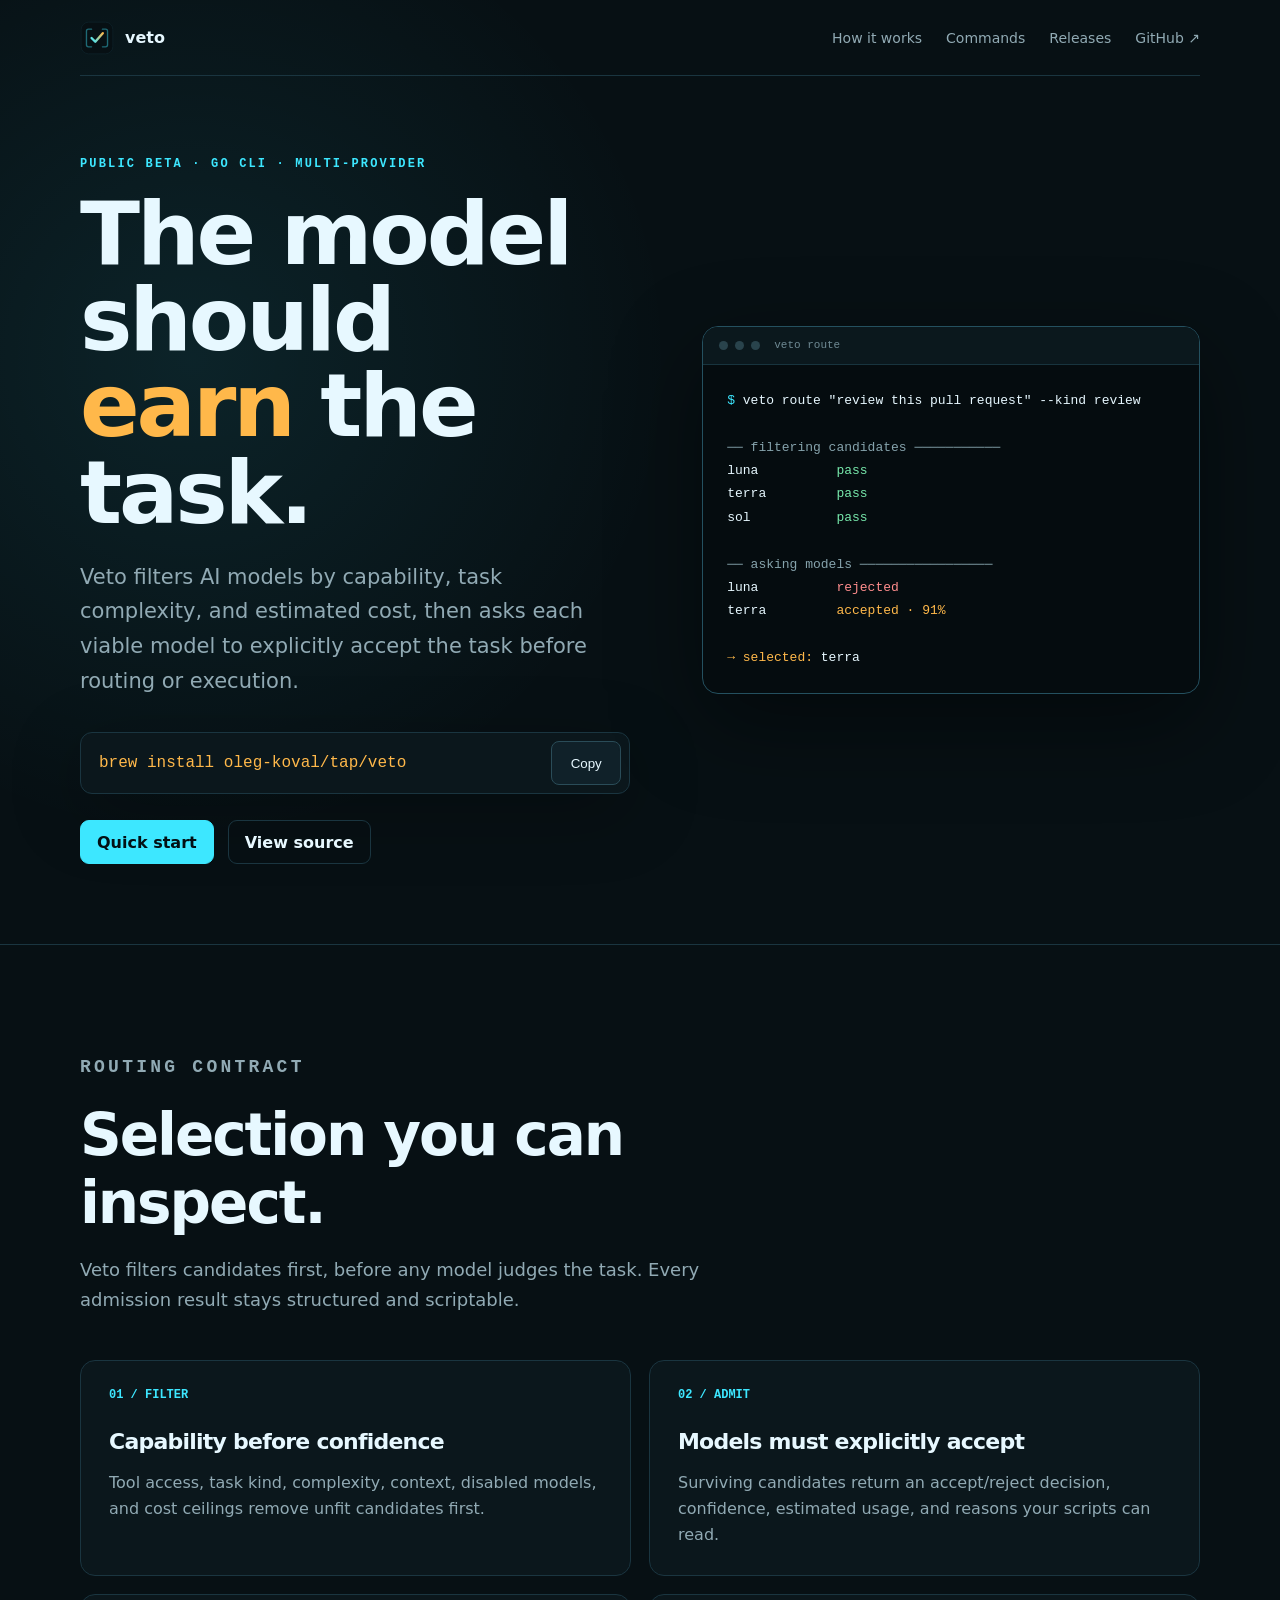
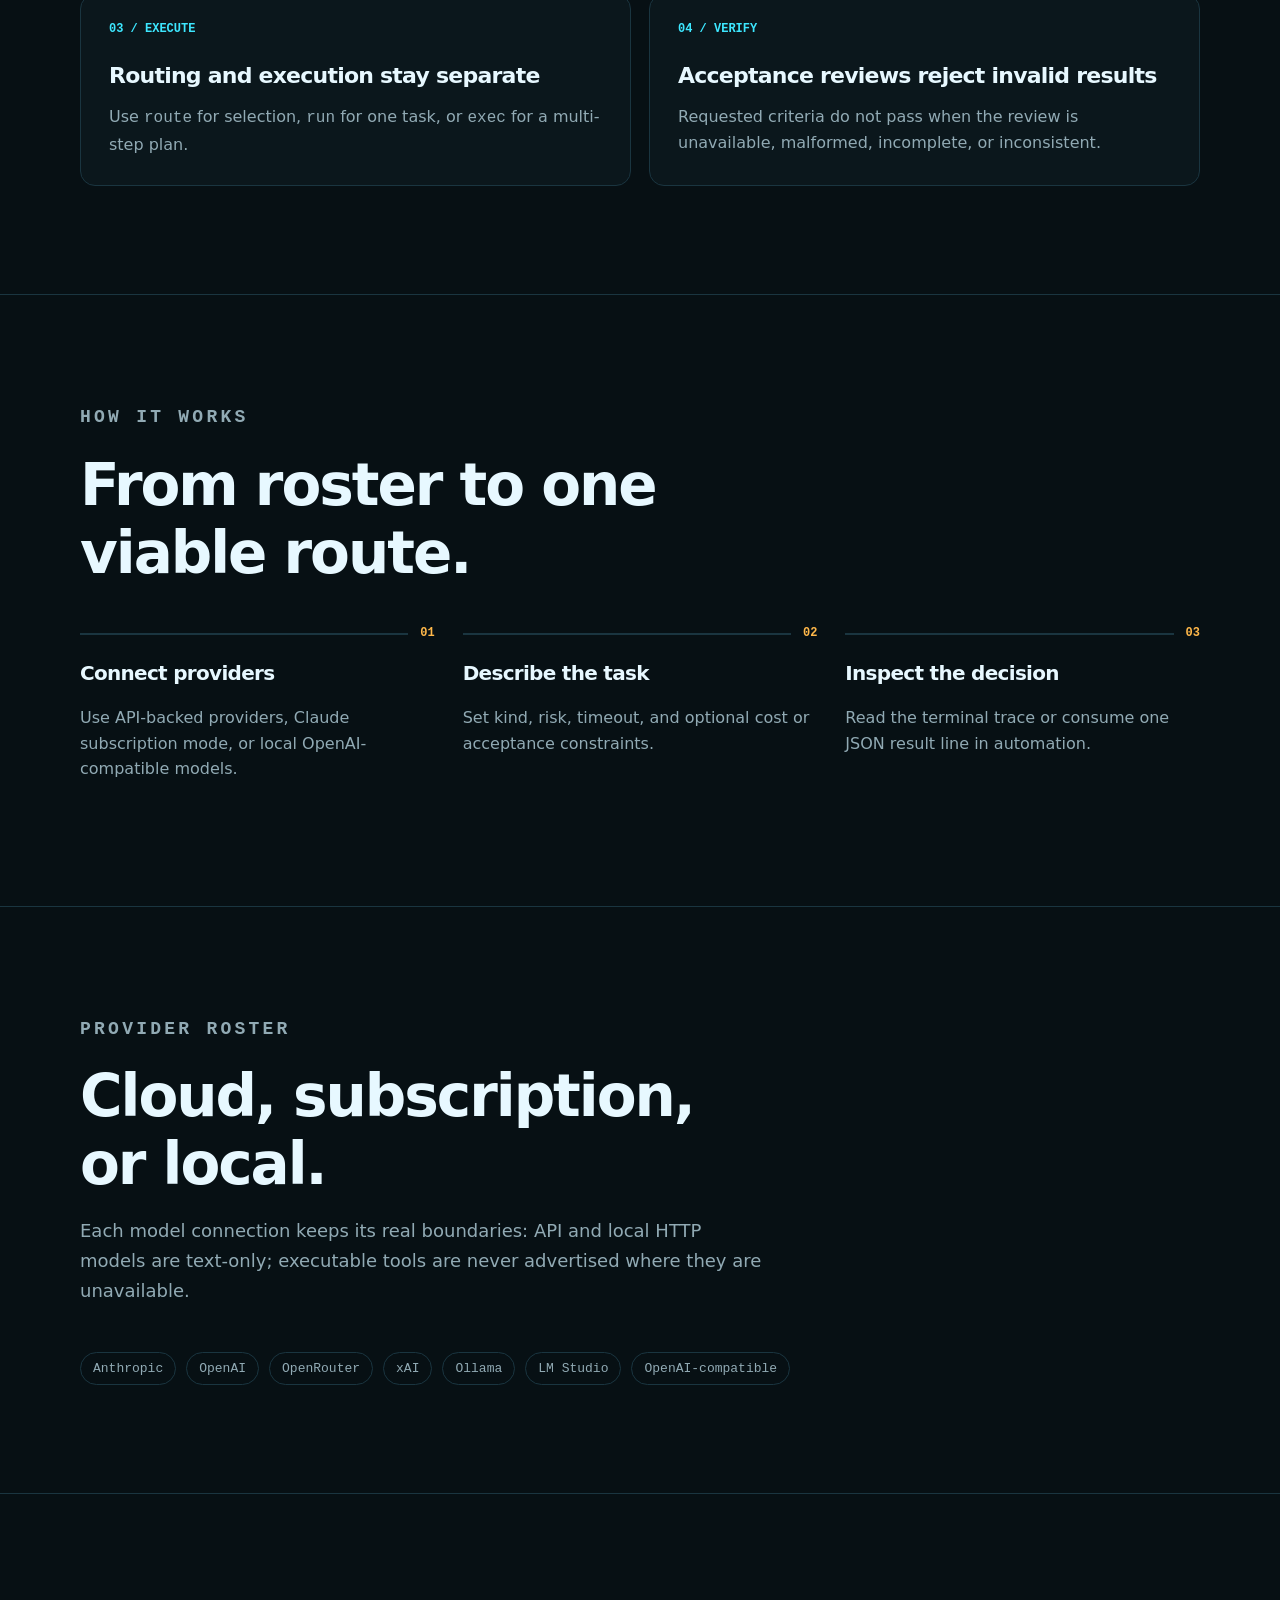
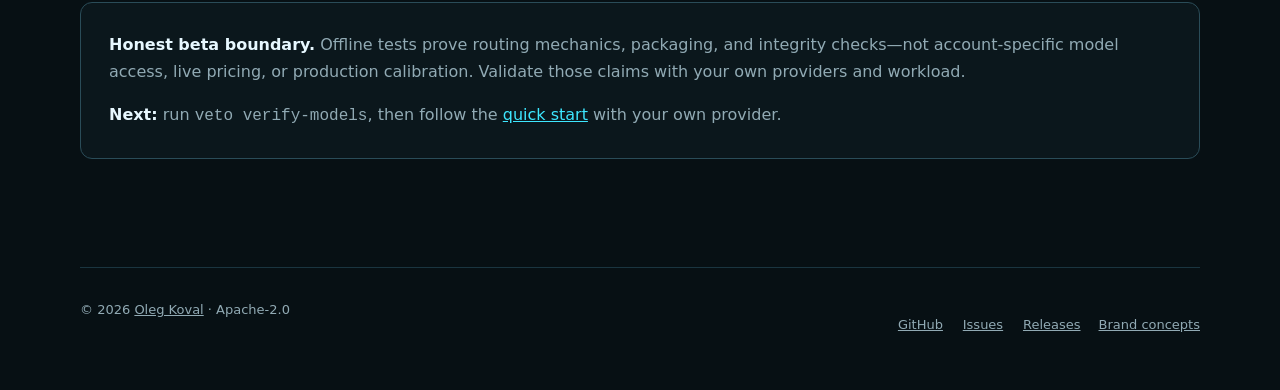
==== site/index.html @ fc23ba86 "fix: polish responsive project site" ====
<!doctype html>
<html lang="en">
<head>
  <meta charset="utf-8">
  <meta name="viewport" content="width=device-width, initial-scale=1">
  <meta name="description" content="Veto is a cost-aware AI model router that requires explicit model admission before execution.">
  <meta name="keywords" content="AI model router, LLM routing, Go CLI, model selection, Anthropic, OpenAI, OpenRouter, xAI">
  <meta name="author" content="Oleg Koval">
  <meta name="theme-color" content="#071014">
  <meta http-equiv="Content-Security-Policy" content="default-src 'self'; img-src 'self' data:; style-src 'self'; script-src 'self'; connect-src 'none'; object-src 'none'; base-uri 'self'; form-action 'none'">
  <link rel="canonical" href="https://oleg-koval.github.io/veto/">
  <link rel="icon" href="assets/logo.svg" type="image/svg+xml">
  <link rel="apple-touch-icon" href="assets/logo.png">
  <link rel="stylesheet" href="styles.css">
  <meta property="og:type" content="website">
  <meta property="og:site_name" content="Veto">
  <meta property="og:title" content="Veto — the model should earn the task">
  <meta property="og:description" content="Cost-aware AI model routing with explicit model admission.">
  <meta property="og:url" content="https://oleg-koval.github.io/veto/">
  <meta property="og:image" content="https://oleg-koval.github.io/veto/assets/social-card.png">
  <meta property="og:image:width" content="1200">
  <meta property="og:image:height" content="630">
  <meta property="og:image:alt" content="Veto logo and Homebrew installation command">
  <meta name="twitter:card" content="summary_large_image">
  <meta name="twitter:title" content="Veto — the model should earn the task">
  <meta name="twitter:description" content="Cost-aware AI model routing with explicit model admission.">
  <meta name="twitter:image" content="https://oleg-koval.github.io/veto/assets/social-card.png">
  <title>Veto — cost-aware AI model routing</title>
</head>
<body>
  <a class="skip-link" href="#main">Skip to content</a>
  <header class="shell nav">
    <a class="brand" href="./" aria-label="Veto home"><img src="assets/logo.svg" alt=""><span>veto</span></a>
    <nav class="nav-links" aria-label="Primary navigation">
      <a href="#how">How it works</a>
      <a href="https://github.com/oleg-koval/veto#commands">Commands</a>
      <a href="https://github.com/oleg-koval/veto/releases/latest">Releases</a>
      <a href="https://github.com/oleg-koval/veto">GitHub ↗</a>
    </nav>
  </header>

  <main id="main">
    <section class="shell hero">
      <div>
        <p class="eyebrow">Public beta · Go CLI · multi-provider</p>
        <h1>The model should <span>earn</span> the task.</h1>
        <p class="lede">Veto filters AI models by capability, task complexity, and estimated cost, then asks each viable model to explicitly accept the task before routing or execution.</p>
        <div class="install" aria-label="Homebrew installation command">
          <code data-install-command>brew install oleg-koval/tap/veto</code>
          <button class="copy" type="button" data-copy="brew install oleg-koval/tap/veto">Copy</button>
          <span class="sr-only" data-copy-status role="status" aria-live="polite"></span>
        </div>
        <div class="actions">
          <a class="button primary" href="https://github.com/oleg-koval/veto#quick-start">Quick start</a>
          <a class="button" href="https://github.com/oleg-koval/veto">View source</a>
        </div>
      </div>

      <figure class="terminal" aria-label="Example Veto routing output">
        <figcaption class="terminal-head"><i aria-hidden="true"></i><i aria-hidden="true"></i><i aria-hidden="true"></i><span>veto route</span></figcaption>
        <pre class="terminal-body"><code><span><span class="prompt">$</span> veto route "review this pull request" --kind review</span>&#10;&#10;<span class="dim">── filtering candidates ───────────</span>&#10;<span>luna&nbsp;&nbsp;&nbsp;&nbsp;&nbsp;&nbsp;&nbsp;&nbsp;&nbsp;&nbsp;<span class="pass">pass</span></span>&#10;<span>terra&nbsp;&nbsp;&nbsp;&nbsp;&nbsp;&nbsp;&nbsp;&nbsp;&nbsp;<span class="pass">pass</span></span>&#10;<span>sol&nbsp;&nbsp;&nbsp;&nbsp;&nbsp;&nbsp;&nbsp;&nbsp;&nbsp;&nbsp;&nbsp;<span class="pass">pass</span></span>&#10;&#10;<span class="dim">── asking models ─────────────────</span>&#10;<span>luna&nbsp;&nbsp;&nbsp;&nbsp;&nbsp;&nbsp;&nbsp;&nbsp;&nbsp;&nbsp;<span class="reject">rejected</span></span>&#10;<span>terra&nbsp;&nbsp;&nbsp;&nbsp;&nbsp;&nbsp;&nbsp;&nbsp;&nbsp;<span class="accept">accepted · 91%</span></span>&#10;&#10;<span><span class="accept">→ selected:</span> terra</span></code></pre>
      </figure>
    </section>

    <section class="section" id="features">
      <div class="shell">
        <div class="section-head"><p class="eyebrow">Routing contract</p><h2>Selection you can inspect.</h2><p>Veto filters candidates first, before any model judges the task. Every admission result stays structured and scriptable.</p></div>
        <div class="cards">
          <article class="card"><span class="index">01 / FILTER</span><h3>Capability before confidence</h3><p>Tool access, task kind, complexity, context, disabled models, and cost ceilings remove unfit candidates first.</p></article>
          <article class="card"><span class="index">02 / ADMIT</span><h3>Models must explicitly accept</h3><p>Surviving candidates return an accept/reject decision, confidence, estimated usage, and reasons your scripts can read.</p></article>
          <article class="card"><span class="index">03 / EXECUTE</span><h3>Routing and execution stay separate</h3><p>Use <code>route</code> for selection, <code>run</code> for one task, or <code>exec</code> for a multi-step plan.</p></article>
          <article class="card"><span class="index">04 / VERIFY</span><h3>Acceptance reviews reject invalid results</h3><p>Requested criteria do not pass when the review is unavailable, malformed, incomplete, or inconsistent.</p></article>
        </div>
      </div>
    </section>

    <section class="section" id="how">
      <div class="shell">
        <div class="section-head"><p class="eyebrow">How it works</p><h2>From roster to one viable route.</h2></div>
        <div class="steps">
          <article class="step"><h3>Connect providers</h3><p>Use API-backed providers, Claude subscription mode, or local OpenAI-compatible models.</p></article>
          <article class="step"><h3>Describe the task</h3><p>Set kind, risk, timeout, and optional cost or acceptance constraints.</p></article>
          <article class="step"><h3>Inspect the decision</h3><p>Read the terminal trace or consume one JSON result line in automation.</p></article>
        </div>
      </div>
    </section>

    <section class="section">
      <div class="shell">
        <div class="section-head"><p class="eyebrow">Provider roster</p><h2>Cloud, subscription, or local.</h2><p>Each model connection keeps its real boundaries: API and local HTTP models are text-only; executable tools are never advertised where they are unavailable.</p></div>
        <div class="provider-list" aria-label="Supported providers"><span>Anthropic</span><span>OpenAI</span><span>OpenRouter</span><span>xAI</span><span>Ollama</span><span>LM Studio</span><span>OpenAI-compatible</span></div>
      </div>
    </section>

    <section class="section">
      <div class="shell">
        <div class="notice"><strong>Honest beta boundary.</strong> Offline tests prove routing mechanics, packaging, and integrity checks—not account-specific model access, live pricing, or production calibration. Validate those claims with your own providers and workload.<p class="notice-action"><strong>Next:</strong> run <code>veto verify-models</code>, then follow the <a href="https://github.com/oleg-koval/veto#quick-start">quick start</a> with your own provider.</p></div>
      </div>
    </section>
  </main>

  <footer class="shell">
    <span>© <span data-year>2026</span> <a href="https://github.com/oleg-koval">Oleg Koval</a> · Apache-2.0</span>
    <nav aria-label="Footer navigation"><a href="https://github.com/oleg-koval/veto">GitHub</a><a href="https://github.com/oleg-koval/veto/issues">Issues</a><a href="https://github.com/oleg-koval/veto/releases">Releases</a><a href="brand/">Brand concepts</a></nav>
  </footer>
  <script src="app.js" defer></script>
</body>
</html>
---- site/styles.css ----
:root {
  color-scheme: dark;
  --background: #071014;
  --surface: #0b171c;
  --surface-strong: #102129;
  --border: #1a3540;
  --text: #e7f8ff;
  --muted: #91aab4;
  --cyan: #3de7ff;
  --amber: #ffb84a;
  --max-width: 1120px;
}

* { box-sizing: border-box; }

html { scroll-behavior: smooth; }

body {
  margin: 0;
  background:
    radial-gradient(circle at 15% 10%, rgba(61, 231, 255, .09), transparent 30rem),
    var(--background);
  color: var(--text);
  font-family: Inter, ui-sans-serif, system-ui, -apple-system, BlinkMacSystemFont, "Segoe UI", sans-serif;
  -webkit-font-smoothing: antialiased;
}

a { color: inherit; }

.skip-link {
  position: fixed;
  top: 10px;
  left: 10px;
  z-index: 10;
  padding: 10px 14px;
  border-radius: 8px;
  background: var(--text);
  color: var(--background);
  transform: translateY(-150%);
}

.skip-link:focus { transform: translateY(0); }

.sr-only {
  position: absolute;
  width: 1px;
  height: 1px;
  padding: 0;
  margin: -1px;
  overflow: hidden;
  clip: rect(0, 0, 0, 0);
  white-space: nowrap;
  border: 0;
}

.shell { width: min(var(--max-width), calc(100% - 40px)); margin: 0 auto; }

.nav {
  display: flex;
  align-items: center;
  justify-content: space-between;
  min-height: 76px;
  border-bottom: 1px solid var(--border);
}

.brand { display: inline-flex; align-items: center; gap: 11px; min-height: 44px; font-weight: 760; text-decoration: none; }
.brand img { width: 34px; height: 34px; }
.nav-links { display: flex; align-items: center; gap: 24px; color: var(--muted); font-size: 14px; }
.nav-links a { min-height: 44px; display: inline-flex; align-items: center; text-decoration: none; }
.nav-links a:hover, .nav-links a:focus-visible { color: var(--cyan); }

.hero {
  display: grid;
  grid-template-columns: minmax(0, 1.05fr) minmax(360px, .95fr);
  align-items: center;
  gap: 72px;
  min-height: calc(100vh - 76px);
  padding: 80px 0;
}
.hero > div { min-width: 0; }

.eyebrow {
  margin: 0 0 18px;
  color: var(--cyan);
  font: 700 12px/1.4 ui-monospace, SFMono-Regular, Menlo, monospace;
  letter-spacing: .18em;
  text-transform: uppercase;
}

h1, h2, h3 { margin-top: 0; letter-spacing: -.035em; }
h1 { max-width: 720px; margin-bottom: 24px; font-size: clamp(50px, 7vw, 88px); line-height: .98; }
h1 span { color: var(--amber); }
.lede { max-width: 660px; margin: 0 0 34px; color: var(--muted); font-size: clamp(18px, 2vw, 21px); line-height: 1.65; }

.install {
  display: flex;
  align-items: center;
  justify-content: space-between;
  max-width: 620px;
  padding: 8px 8px 8px 18px;
  border: 1px solid var(--border);
  border-radius: 12px;
  background: var(--surface);
  box-shadow: 0 18px 70px rgba(0, 0, 0, .28);
}

code, .mono { font-family: ui-monospace, SFMono-Regular, Menlo, Consolas, monospace; }
.install code { min-width: 0; overflow-x: auto; color: var(--amber); white-space: nowrap; }
.copy {
  min-width: 70px;
  min-height: 44px;
  padding: 10px 13px;
  border: 1px solid #2a4c58;
  border-radius: 8px;
  background: var(--surface-strong);
  color: var(--text);
  cursor: pointer;
}
.copy:hover, .copy:focus-visible { border-color: var(--cyan); }

.actions { display: flex; flex-wrap: wrap; gap: 14px; margin-top: 26px; }
.button { min-height: 44px; display: inline-flex; align-items: center; padding: 11px 16px; border: 1px solid var(--border); border-radius: 9px; text-decoration: none; font-weight: 650; }
.button.primary { border-color: var(--cyan); background: var(--cyan); color: #031014; }
.button:hover, .button:focus-visible { transform: translateY(-1px); }

.terminal { min-width: 0; overflow: hidden; margin: 0; border: 1px solid #24505f; border-radius: 16px; background: #050c0f; box-shadow: 0 30px 90px rgba(0, 0, 0, .45); }
.terminal-head { display: flex; align-items: center; gap: 7px; padding: 13px 16px; border-bottom: 1px solid #18343e; background: #0b181d; }
.terminal-head i { width: 9px; height: 9px; border-radius: 50%; background: #29434c; }
.terminal-head span { margin-left: 7px; color: #6f8a94; font: 11px/1 ui-monospace, monospace; }
.terminal-body { min-width: 0; margin: 0; padding: 24px; overflow-x: auto; font: 13px/1.8 ui-monospace, SFMono-Regular, Menlo, monospace; }
.prompt { color: var(--cyan); }
.dim { color: #86a3ac; }
.pass { color: #77e8ab; }
.reject { color: #ff8d8d; }
.accept { color: var(--amber); }

.section { padding: 108px 0; border-top: 1px solid var(--border); }
.section-head { max-width: 690px; margin-bottom: 46px; }
.section h2 { margin-bottom: 14px; font-size: clamp(36px, 5vw, 58px); }
.section-head p { color: var(--muted); font-size: 18px; line-height: 1.65; }

.cards { display: grid; grid-template-columns: repeat(2, 1fr); gap: 18px; }
.card { padding: 28px; border: 1px solid var(--border); border-radius: 15px; background: var(--surface); }
.card .index { display: block; margin-bottom: 28px; color: var(--cyan); font: 700 12px/1 ui-monospace, monospace; }
.card h3 { margin-bottom: 10px; font-size: 22px; }
.card p { margin-bottom: 0; color: var(--muted); line-height: 1.6; }

.steps { display: grid; grid-template-columns: repeat(3, 1fr); gap: 28px; counter-reset: step; }
.step { position: relative; padding-top: 26px; border-top: 2px solid var(--border); counter-increment: step; }
.step::before { content: "0" counter(step); position: absolute; top: -8px; right: 0; padding-left: 12px; background: var(--background); color: var(--amber); font: 700 12px/1 ui-monospace, monospace; }
.step h3 { font-size: 20px; }
.step p { color: var(--muted); line-height: 1.6; }

.provider-list { display: flex; flex-wrap: wrap; gap: 10px; }
.provider-list span { padding: 9px 12px; border: 1px solid var(--border); border-radius: 999px; color: var(--muted); font: 13px/1 ui-monospace, monospace; }

.notice { padding: 28px; border: 1px solid #2a4c58; border-radius: 12px; background: var(--surface); color: var(--muted); line-height: 1.7; }
.notice strong { color: var(--text); }
.notice-action { margin: 16px 0 0; }
.notice a { color: var(--cyan); }

footer { display: flex; justify-content: space-between; gap: 24px; padding: 34px 0 48px; border-top: 1px solid var(--border); color: var(--muted); font-size: 13px; }
footer nav { display: flex; flex-wrap: wrap; gap: 18px; }
footer nav a { min-width: 44px; min-height: 44px; display: inline-flex; align-items: center; justify-content: center; }
footer a:hover, footer a:focus-visible { color: var(--cyan); }

@media (max-width: 860px) {
  .hero { grid-template-columns: 1fr; min-height: auto; gap: 52px; }
  .terminal { max-width: 620px; }
  .steps { grid-template-columns: 1fr; }
}

@media (max-width: 620px) {
  .shell { width: min(var(--max-width), calc(100% - 28px)); }
  .nav { align-items: flex-start; flex-wrap: wrap; gap: 4px 16px; padding: 12px 0; }
  .nav-links { width: 100%; justify-content: space-between; gap: 0 8px; flex-wrap: wrap; font-size: 13px; }
  .hero { padding: 60px 0 72px; }
  .install { align-items: stretch; flex-direction: column; gap: 10px; padding: 14px; }
  .install code { width: 100%; }
  .copy { align-self: flex-start; }
  .cards { grid-template-columns: 1fr; }
  .section { padding: 76px 0; }
  footer { flex-direction: column; }
}

@media (prefers-reduced-motion: reduce) {
  html { scroll-behavior: auto; }
  *, *::before, *::after { transition: none !important; }
}
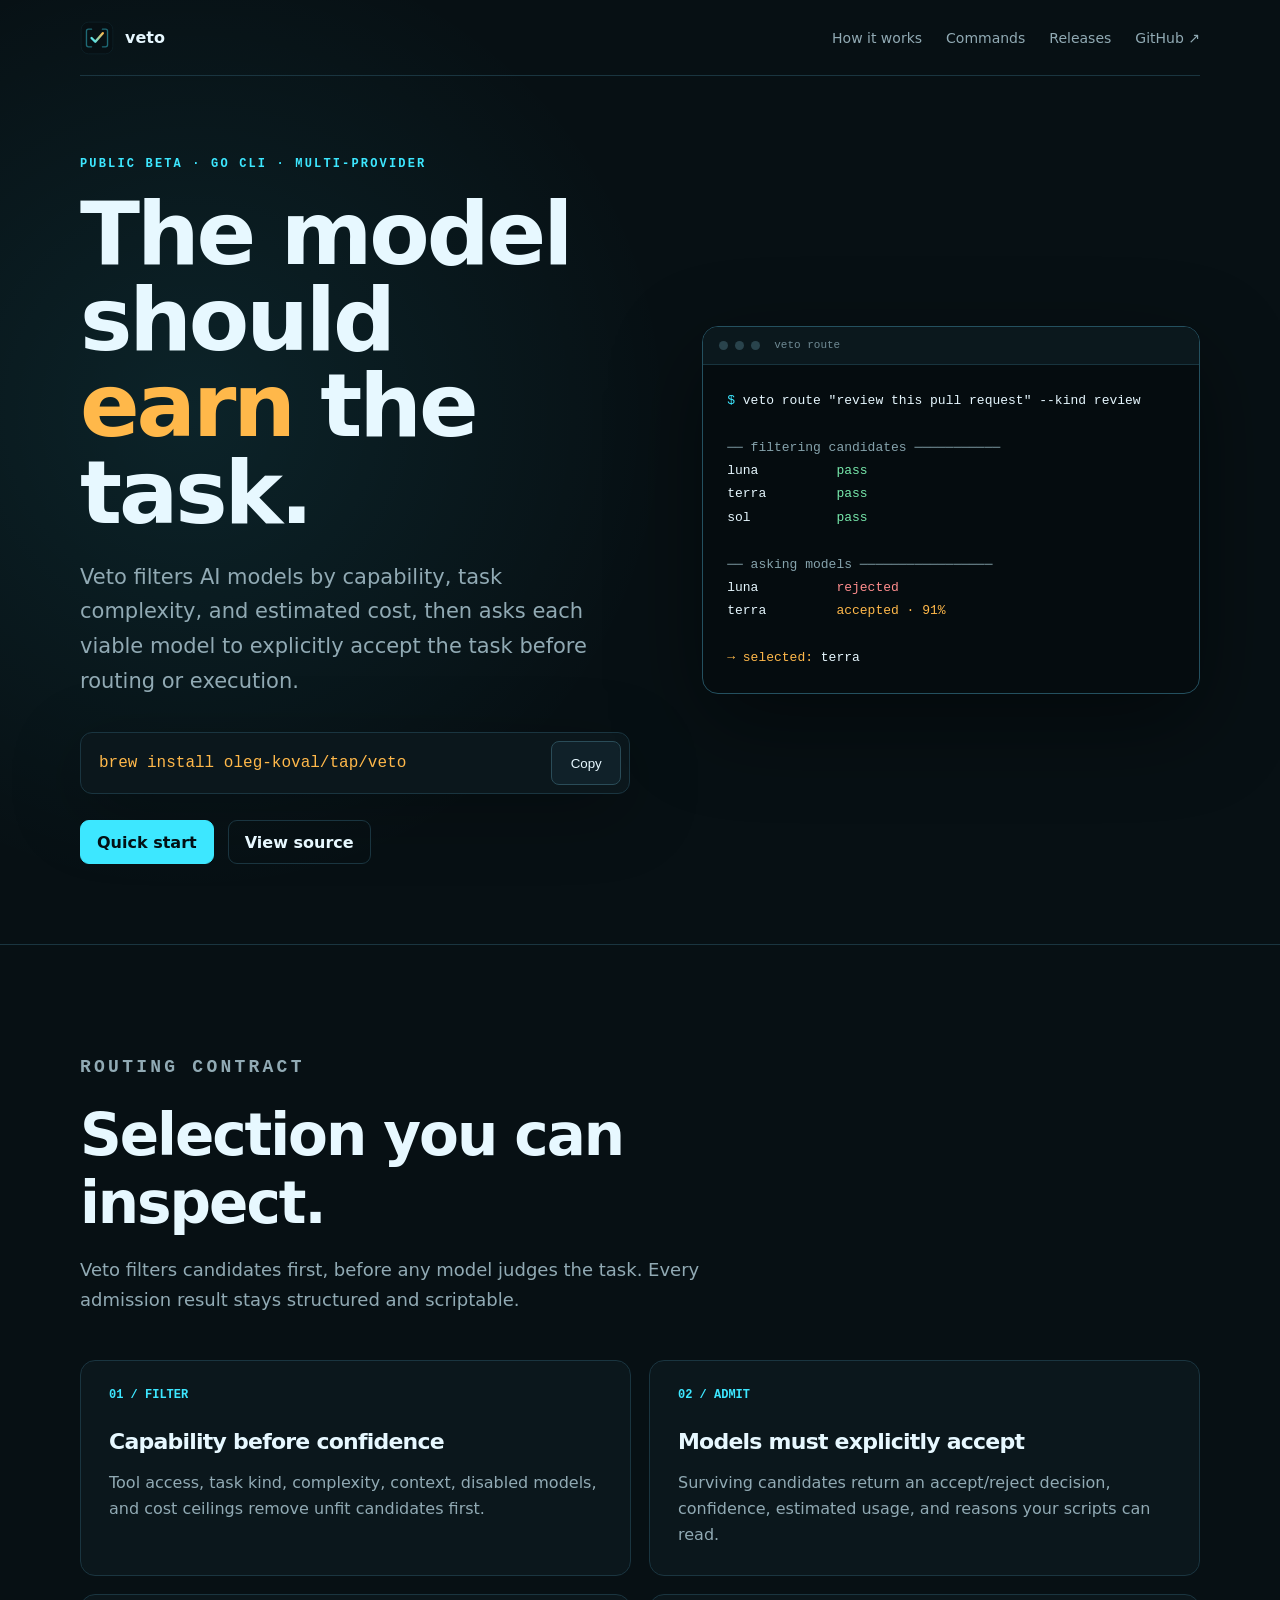
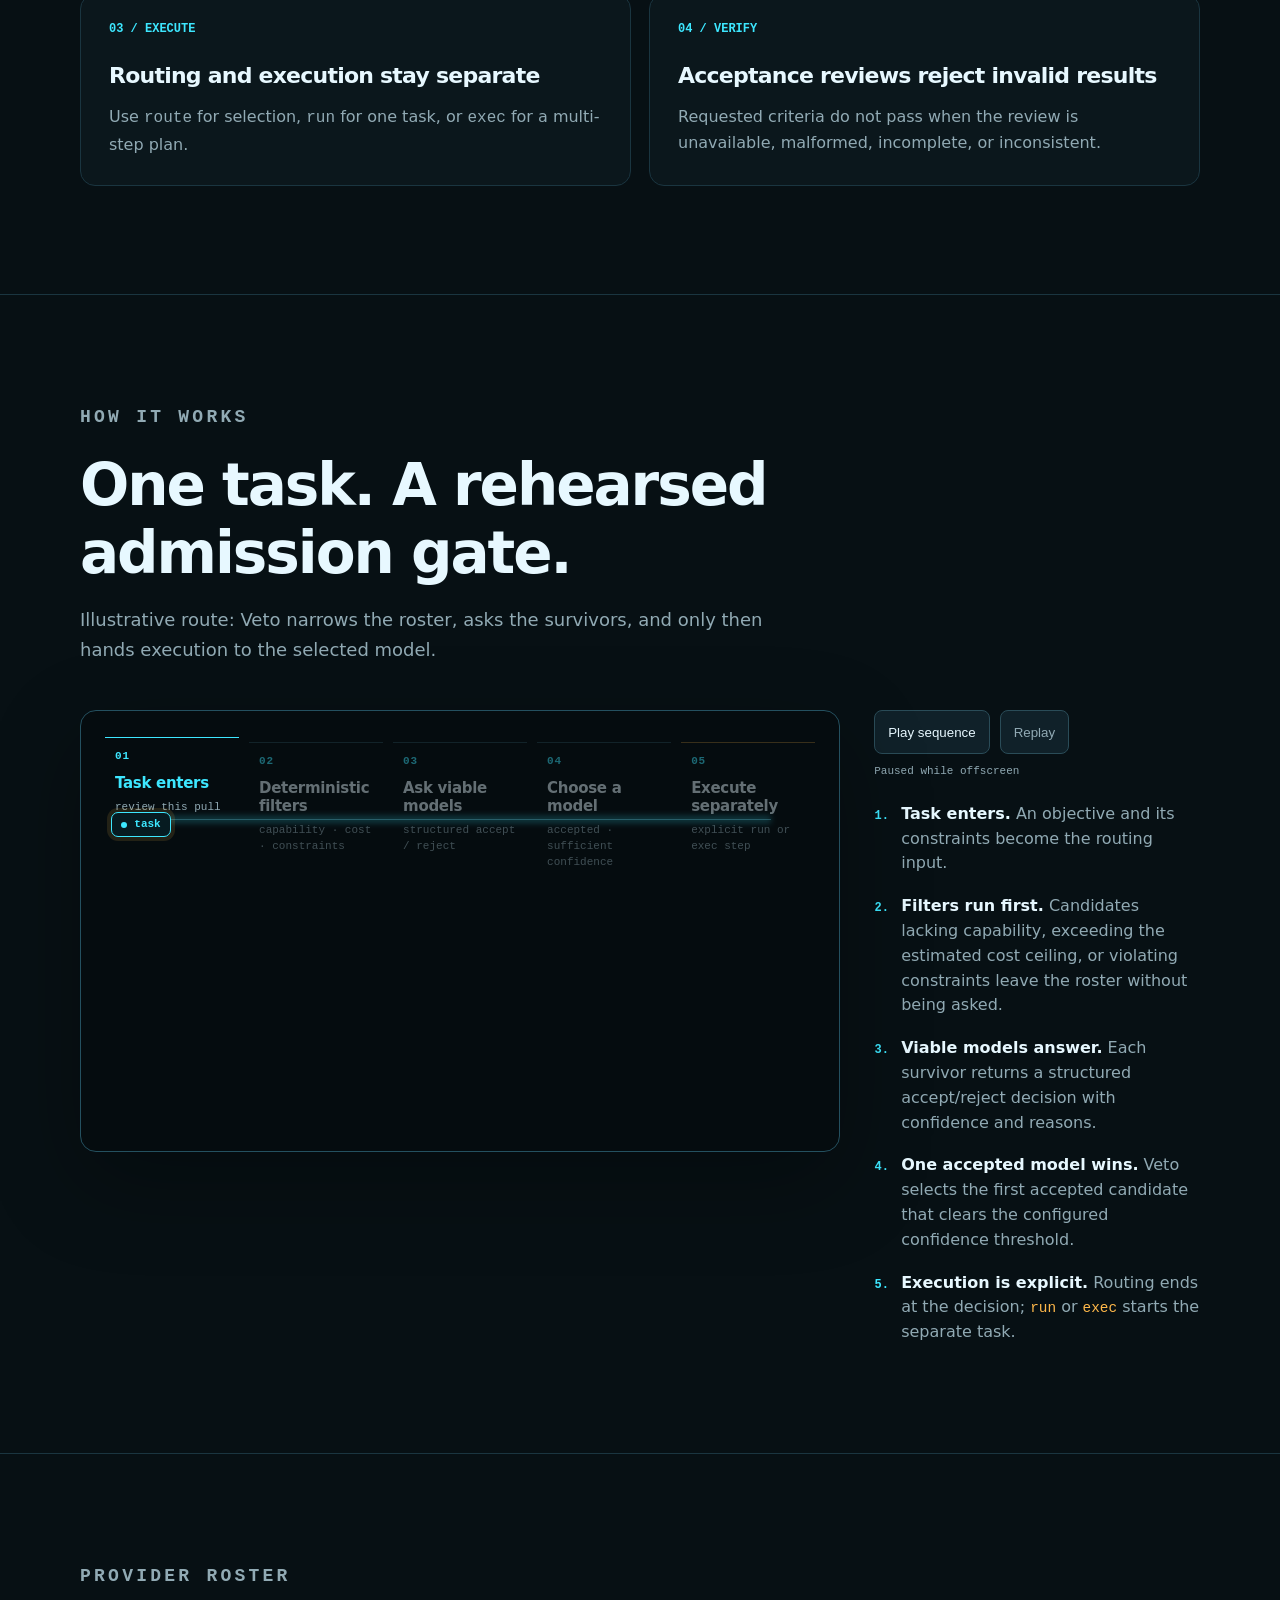
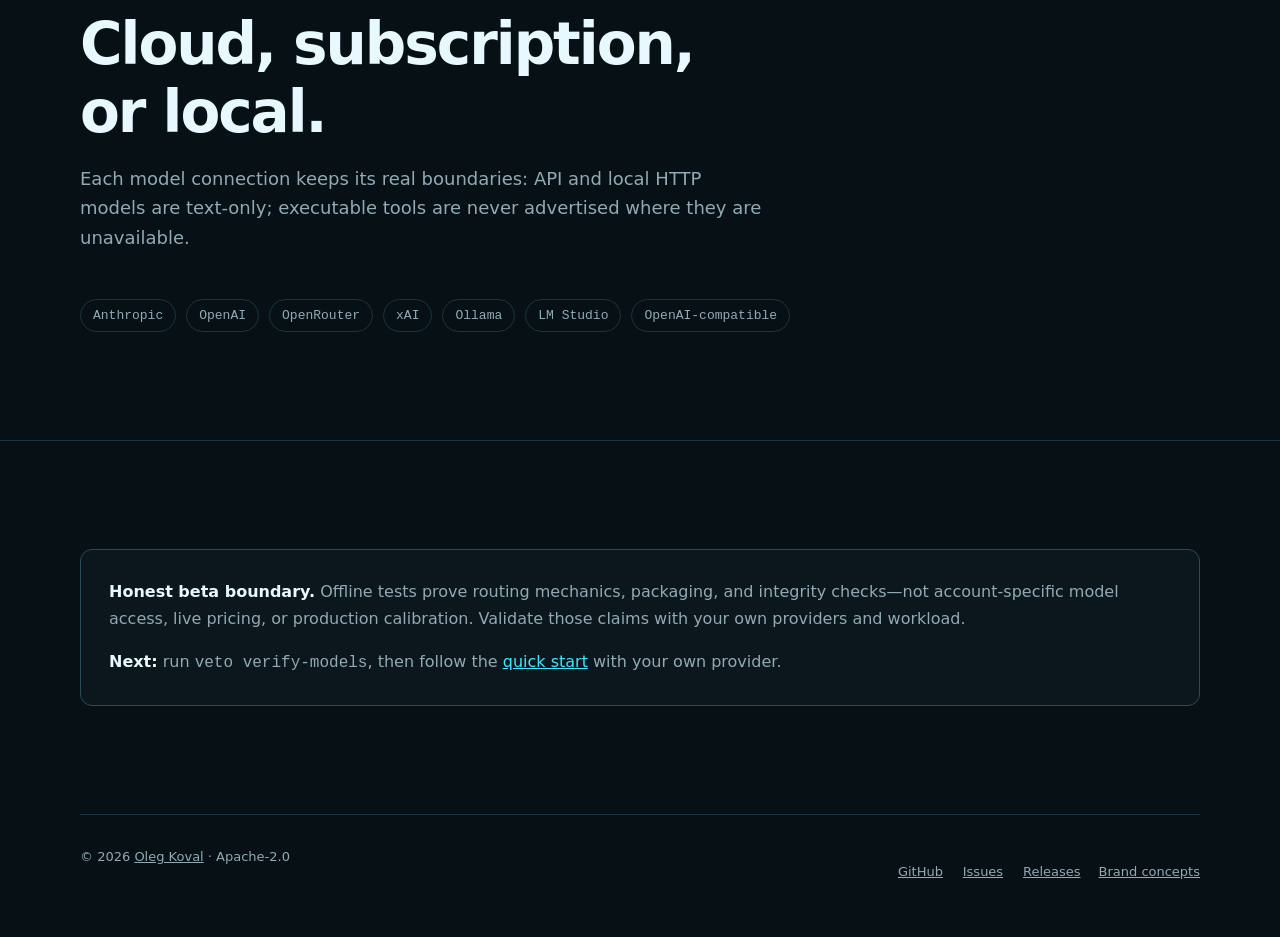
==== commit ec8479c6: "feat: explain routing with an animated flow" ====
--- a/site/index.html
+++ b/site/index.html
@@ -8,7 +8,7 @@
   <meta name="author" content="Oleg Koval">
   <meta name="theme-color" content="#071014">
   <meta http-equiv="Content-Security-Policy" content="default-src 'self'; img-src 'self' data:; style-src 'self'; script-src 'self'; connect-src 'none'; object-src 'none'; base-uri 'self'; form-action 'none'">
-  <link rel="canonical" href="https://oleg-koval.github.io/veto/">
+  <link rel="canonical" href="https://veto.olegkoval.com/">
   <link rel="icon" href="assets/logo.svg" type="image/svg+xml">
   <link rel="apple-touch-icon" href="assets/logo.png">
   <link rel="stylesheet" href="styles.css">
@@ -16,15 +16,15 @@
   <meta property="og:site_name" content="Veto">
   <meta property="og:title" content="Veto — the model should earn the task">
   <meta property="og:description" content="Cost-aware AI model routing with explicit model admission.">
-  <meta property="og:url" content="https://oleg-koval.github.io/veto/">
-  <meta property="og:image" content="https://oleg-koval.github.io/veto/assets/social-card.png">
+  <meta property="og:url" content="https://veto.olegkoval.com/">
+  <meta property="og:image" content="https://veto.olegkoval.com/assets/social-card.png">
   <meta property="og:image:width" content="1200">
   <meta property="og:image:height" content="630">
   <meta property="og:image:alt" content="Veto logo and Homebrew installation command">
   <meta name="twitter:card" content="summary_large_image">
   <meta name="twitter:title" content="Veto — the model should earn the task">
   <meta name="twitter:description" content="Cost-aware AI model routing with explicit model admission.">
-  <meta name="twitter:image" content="https://oleg-koval.github.io/veto/assets/social-card.png">
+  <meta name="twitter:image" content="https://veto.olegkoval.com/assets/social-card.png">
   <title>Veto — cost-aware AI model routing</title>
 </head>
 <body>
@@ -76,11 +76,41 @@
 
     <section class="section" id="how">
       <div class="shell">
-        <div class="section-head"><p class="eyebrow">How it works</p><h2>From roster to one viable route.</h2></div>
-        <div class="steps">
-          <article class="step"><h3>Connect providers</h3><p>Use API-backed providers, Claude subscription mode, or local OpenAI-compatible models.</p></article>
-          <article class="step"><h3>Describe the task</h3><p>Set kind, risk, timeout, and optional cost or acceptance constraints.</p></article>
-          <article class="step"><h3>Inspect the decision</h3><p>Read the terminal trace or consume one JSON result line in automation.</p></article>
+        <div class="section-head"><p class="eyebrow">How it works</p><h2>One task. A rehearsed admission gate.</h2><p>Illustrative route: Veto narrows the roster, asks the survivors, and only then hands execution to the selected model.</p></div>
+        <div class="route-demo" data-route-demo>
+          <div class="route-visual" aria-hidden="true">
+            <div class="route-track"><span></span></div>
+            <ol class="route-stages">
+              <li class="route-stage" data-stage="1"><span class="stage-mark">01</span><strong>Task enters</strong><span class="stage-detail">review this pull request</span></li>
+              <li class="route-stage" data-stage="2"><span class="stage-mark">02</span><strong>Deterministic filters</strong><span class="stage-detail">capability · cost · constraints</span></li>
+              <li class="route-stage" data-stage="3"><span class="stage-mark">03</span><strong>Ask viable models</strong><span class="stage-detail">structured accept / reject</span></li>
+              <li class="route-stage" data-stage="4"><span class="stage-mark">04</span><strong>Choose a model</strong><span class="stage-detail">accepted · sufficient confidence</span></li>
+              <li class="route-stage route-stage--execution" data-stage="5"><span class="stage-mark">05</span><strong>Execute separately</strong><span class="stage-detail">explicit run or exec step</span></li>
+            </ol>
+            <div class="route-packet"><span class="packet-dot"></span><span>task</span></div>
+            <div class="filter-lanes">
+              <span class="lane lane--pass">luna <b>pass</b></span>
+              <span class="lane lane--pass">terra <b>pass</b></span>
+              <span class="lane lane--drop">sol <b>tools</b></span>
+            </div>
+            <div class="admission-readout"><span>luna</span><b>reject</b><span>terra</span><b class="readout-accept">accept · 91%</b></div>
+            <div class="selection-readout"><span class="selection-arrow">→</span><span>selected: <b>terra</b></span></div>
+            <div class="execution-readout"><span>route complete</span><b>run explicitly</b></div>
+          </div>
+          <div class="route-copy">
+            <div class="route-controls">
+              <button class="route-control" type="button" data-route-toggle aria-pressed="false">Pause sequence</button>
+              <button class="route-control route-control--quiet" type="button" data-route-replay>Replay</button>
+              <span class="route-status" data-route-status role="status" aria-live="polite">Sequence playing</span>
+            </div>
+            <ol class="route-explanation">
+              <li><strong>Task enters.</strong> An objective and its constraints become the routing input.</li>
+              <li><strong>Filters run first.</strong> Candidates lacking capability, exceeding the estimated cost ceiling, or violating constraints leave the roster without being asked.</li>
+              <li><strong>Viable models answer.</strong> Each survivor returns a structured accept/reject decision with confidence and reasons.</li>
+              <li><strong>One accepted model wins.</strong> Veto selects the first accepted candidate that clears the configured confidence threshold.</li>
+              <li><strong>Execution is explicit.</strong> Routing ends at the decision; <code>run</code> or <code>exec</code> starts the separate task.</li>
+            </ol>
+          </div>
         </div>
       </div>
     </section>
--- a/site/styles.css
+++ b/site/styles.css
@@ -145,11 +145,69 @@
 .card h3 { margin-bottom: 10px; font-size: 22px; }
 .card p { margin-bottom: 0; color: var(--muted); line-height: 1.6; }
 
-.steps { display: grid; grid-template-columns: repeat(3, 1fr); gap: 28px; counter-reset: step; }
-.step { position: relative; padding-top: 26px; border-top: 2px solid var(--border); counter-increment: step; }
-.step::before { content: "0" counter(step); position: absolute; top: -8px; right: 0; padding-left: 12px; background: var(--background); color: var(--amber); font: 700 12px/1 ui-monospace, monospace; }
-.step h3 { font-size: 20px; }
-.step p { color: var(--muted); line-height: 1.6; }
+.route-demo { display: grid; grid-template-columns: minmax(0, 1.4fr) minmax(280px, .6fr); gap: 34px; align-items: start; }
+.route-visual { position: relative; min-height: 442px; overflow: hidden; padding: 26px 24px 24px; border: 1px solid #24505f; border-radius: 16px; background: #050c0f; box-shadow: 0 30px 90px rgba(0, 0, 0, .3); }
+.route-track { position: absolute; top: 108px; left: 9%; right: 9%; height: 1px; background: #25444d; }
+.route-track::before { content: ""; position: absolute; inset: -3px auto -3px 0; width: 100%; background: var(--cyan); opacity: .22; filter: blur(3px); }
+.route-stages { position: relative; z-index: 1; display: grid; grid-template-columns: repeat(5, 1fr); gap: 10px; margin: 0; padding: 0; list-style: none; }
+.route-stage { min-width: 0; min-height: 86px; padding: 13px 10px; border-top: 1px solid #25444d; color: var(--muted); transition: border-color .35s ease, color .35s ease, opacity .35s ease, transform .35s ease; }
+.route-stage strong { display: block; margin-bottom: 8px; color: var(--text); font-size: 15px; letter-spacing: -.02em; }
+.route-stage--execution { border-top-color: #805f2b; }
+.stage-mark { display: block; margin-bottom: 12px; color: var(--cyan); font: 700 11px/1 ui-monospace, monospace; letter-spacing: .08em; }
+.stage-detail { display: block; font: 11px/1.45 ui-monospace, monospace; }
+.route-packet { position: absolute; z-index: 2; top: 101px; left: 4%; display: inline-flex; align-items: center; gap: 7px; padding: 6px 9px; border: 1px solid var(--cyan); border-radius: 7px; background: #071b21; color: var(--cyan); font: 700 11px/1 ui-monospace, monospace; box-shadow: 0 0 0 4px rgba(61, 231, 255, .08); transition: left .7s cubic-bezier(.16, 1, .3, 1), top .7s cubic-bezier(.16, 1, .3, 1), border-color .35s ease, color .35s ease; }
+.packet-dot { width: 6px; height: 6px; border-radius: 50%; background: currentColor; }
+.filter-lanes, .admission-readout, .selection-readout, .execution-readout { position: absolute; left: 24px; right: 24px; display: flex; align-items: center; justify-content: space-between; gap: 12px; padding: 12px 14px; border: 1px solid #1a3540; border-radius: 9px; background: #0b171c; color: var(--muted); font: 12px/1.3 ui-monospace, monospace; transition: opacity .45s ease, transform .45s ease, border-color .35s ease; }
+.filter-lanes { top: 175px; }
+.admission-readout { top: 239px; }
+.selection-readout { top: 303px; justify-content: flex-start; color: var(--amber); }
+.execution-readout { top: 367px; border-color: #805f2b; color: var(--amber); }
+.lane { display: inline-flex; align-items: center; gap: 7px; }
+.lane b, .admission-readout b { color: #77e8ab; font-size: 11px; font-weight: 700; }
+.lane--drop b, .admission-readout > b { color: #ff8d8d; }
+.readout-accept { color: var(--amber) !important; }
+.selection-arrow { color: var(--cyan); font-size: 18px; }
+.route-controls { display: none; flex-wrap: wrap; align-items: center; gap: 10px; margin-bottom: 22px; }
+.js-ready .route-controls { display: flex; }
+.route-control { min-height: 44px; padding: 10px 13px; border: 1px solid #2a4c58; border-radius: 8px; background: var(--surface-strong); color: var(--text); cursor: pointer; font: 650 13px/1.1 inherit; }
+.route-control:hover, .route-control:focus-visible { border-color: var(--cyan); }
+.route-control--quiet { color: var(--muted); }
+.route-status { color: var(--muted); font: 11px/1.4 ui-monospace, monospace; }
+.route-explanation { display: grid; gap: 18px; margin: 0; padding: 0 0 0 22px; color: var(--muted); }
+.route-explanation li { padding-left: 5px; line-height: 1.55; }
+.route-explanation li::marker { color: var(--cyan); font: 700 12px/1 ui-monospace, monospace; }
+.route-explanation strong { color: var(--text); }
+.route-explanation code { color: var(--amber); font-size: .9em; }
+
+body.js-ready .route-stage { opacity: .42; transform: translateY(5px); }
+body.js-ready .route-readout, body.js-ready .filter-lanes, body.js-ready .admission-readout, body.js-ready .selection-readout, body.js-ready .execution-readout { opacity: 0; transform: translateY(9px); }
+body.js-ready .route-demo[data-route-stage="1"] .route-stage[data-stage="1"],
+body.js-ready .route-demo[data-route-stage="2"] .route-stage[data-stage="2"],
+body.js-ready .route-demo[data-route-stage="3"] .route-stage[data-stage="3"],
+body.js-ready .route-demo[data-route-stage="4"] .route-stage[data-stage="4"],
+body.js-ready .route-demo[data-route-stage="5"] .route-stage[data-stage="5"] { opacity: 1; transform: none; border-top-color: var(--cyan); }
+body.js-ready .route-demo[data-route-stage="1"] .route-stage[data-stage="1"] strong,
+body.js-ready .route-demo[data-route-stage="2"] .route-stage[data-stage="2"] strong,
+body.js-ready .route-demo[data-route-stage="3"] .route-stage[data-stage="3"] strong,
+body.js-ready .route-demo[data-route-stage="4"] .route-stage[data-stage="4"] strong,
+body.js-ready .route-demo[data-route-stage="5"] .route-stage[data-stage="5"] strong { color: var(--cyan); }
+body.js-ready .route-demo[data-route-stage="2"] .filter-lanes,
+body.js-ready .route-demo[data-route-stage="3"] .filter-lanes,
+body.js-ready .route-demo[data-route-stage="4"] .filter-lanes,
+body.js-ready .route-demo[data-route-stage="5"] .filter-lanes,
+body.js-ready .route-demo[data-route-stage="3"] .admission-readout,
+body.js-ready .route-demo[data-route-stage="4"] .admission-readout,
+body.js-ready .route-demo[data-route-stage="5"] .admission-readout,
+body.js-ready .route-demo[data-route-stage="4"] .selection-readout,
+body.js-ready .route-demo[data-route-stage="5"] .selection-readout,
+body.js-ready .route-demo[data-route-stage="5"] .execution-readout { opacity: 1; transform: none; }
+body.js-ready .route-demo[data-route-stage="2"] .route-packet { left: 24%; }
+body.js-ready .route-demo[data-route-stage="3"] .route-packet { left: 44%; }
+body.js-ready .route-demo[data-route-stage="4"] .route-packet { left: 64%; }
+body.js-ready .route-demo[data-route-stage="5"] .route-packet { left: 84%; border-color: var(--amber); color: var(--amber); }
+body.js-ready .route-demo[data-route-paused="true"] .route-packet { box-shadow: 0 0 0 4px rgba(255, 184, 74, .12); }
+body.js-ready .route-demo[data-route-stage="5"] .route-stage--execution { border-top-color: var(--amber); }
+body.js-ready .route-demo[data-route-stage="5"] .route-stage--execution strong { color: var(--amber); }
 
 .provider-list { display: flex; flex-wrap: wrap; gap: 10px; }
 .provider-list span { padding: 9px 12px; border: 1px solid var(--border); border-radius: 999px; color: var(--muted); font: 13px/1 ui-monospace, monospace; }
@@ -167,7 +225,8 @@
 @media (max-width: 860px) {
   .hero { grid-template-columns: 1fr; min-height: auto; gap: 52px; }
   .terminal { max-width: 620px; }
-  .steps { grid-template-columns: 1fr; }
+  .route-demo { grid-template-columns: 1fr; }
+  .route-copy { max-width: 680px; }
 }
 
 @media (max-width: 620px) {
@@ -183,7 +242,27 @@
   footer { flex-direction: column; }
 }
 
+@media (max-width: 620px) {
+  .route-visual { min-height: 0; padding: 18px 14px 22px 50px; }
+  .route-track { top: 30px; bottom: 48px; left: 28px; right: auto; width: 1px; height: auto; }
+  .route-track::before { inset: 0 -3px; width: auto; height: 100%; }
+  .route-stages { display: grid; grid-template-columns: 1fr; gap: 0; }
+  .route-stage { min-height: 70px; padding: 10px 0; border-top: 0; border-bottom: 1px solid #1a3540; }
+  .route-stage:last-child { border-bottom: 0; }
+  .route-stage strong { margin-bottom: 5px; }
+  .stage-mark { position: absolute; left: -35px; margin-top: 3px; }
+  .route-packet { top: 25px; left: 14px; }
+  .filter-lanes, .admission-readout, .selection-readout, .execution-readout { position: relative; top: auto; left: auto; right: auto; margin-top: 12px; }
+  .filter-lanes { flex-wrap: wrap; justify-content: flex-start; gap: 8px 14px; }
+  .admission-readout { flex-wrap: wrap; justify-content: flex-start; gap: 8px 14px; }
+  body.js-ready .route-demo[data-route-stage="2"] .route-packet { left: 14px; top: 95px; }
+  body.js-ready .route-demo[data-route-stage="3"] .route-packet { left: 14px; top: 165px; }
+  body.js-ready .route-demo[data-route-stage="4"] .route-packet { left: 14px; top: 235px; }
+  body.js-ready .route-demo[data-route-stage="5"] .route-packet { left: 14px; top: 305px; }
+}
+
 @media (prefers-reduced-motion: reduce) {
   html { scroll-behavior: auto; }
   *, *::before, *::after { transition: none !important; }
-}
+  body.js-ready .route-stage, body.js-ready .route-readout, body.js-ready .filter-lanes, body.js-ready .admission-readout, body.js-ready .selection-readout, body.js-ready .execution-readout { transform: none; }
+}
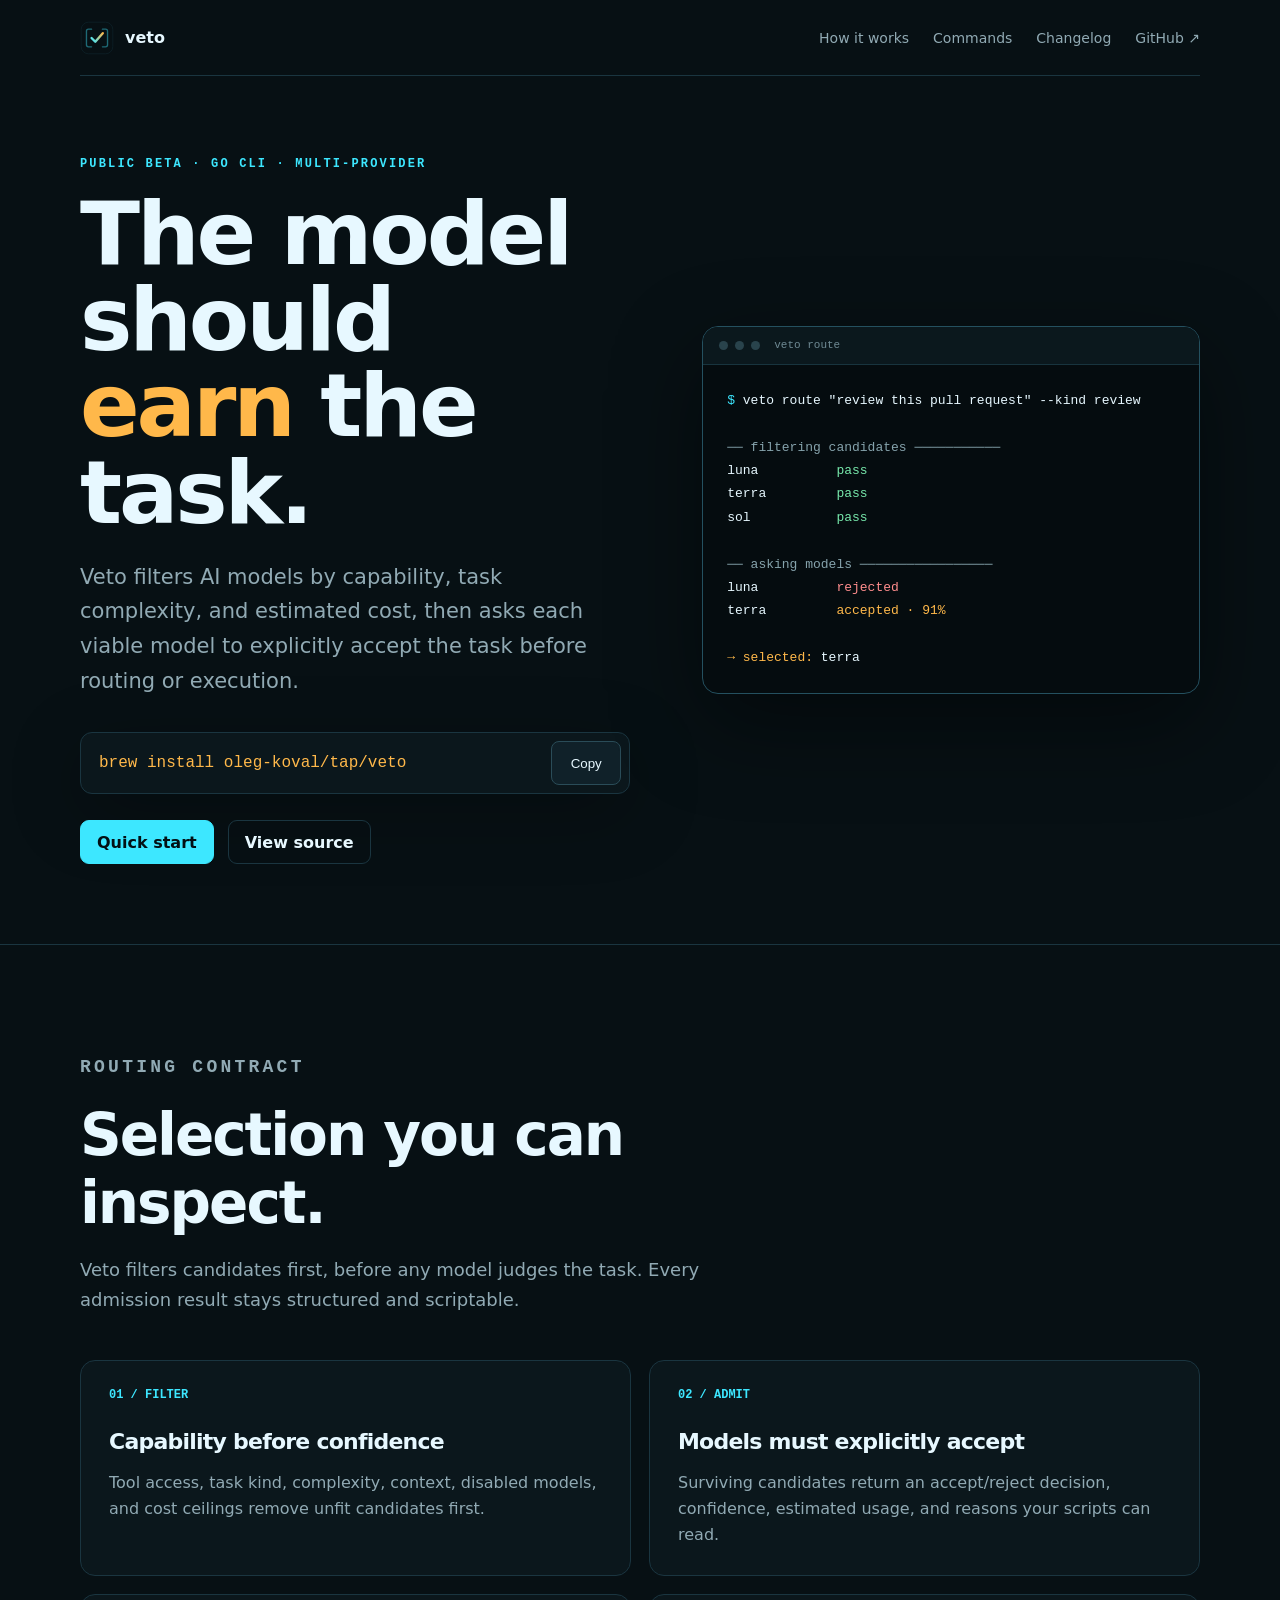
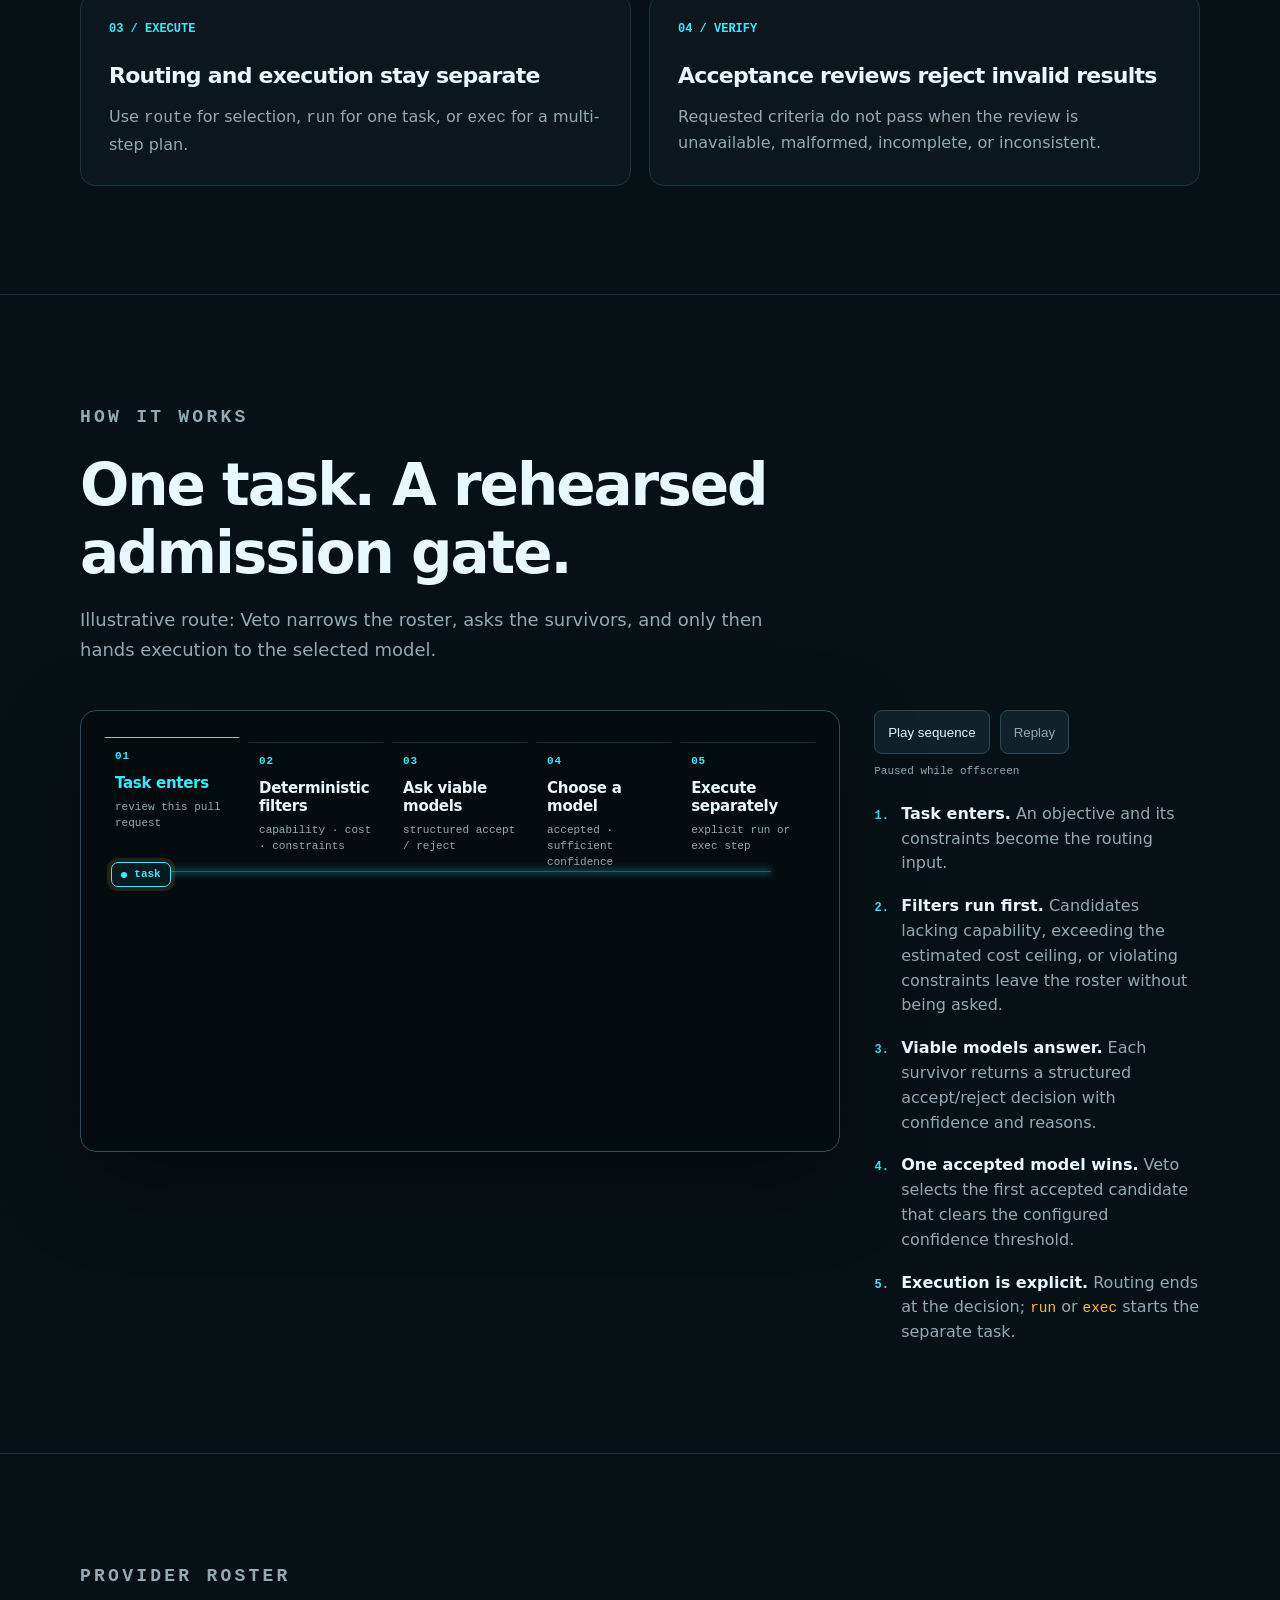
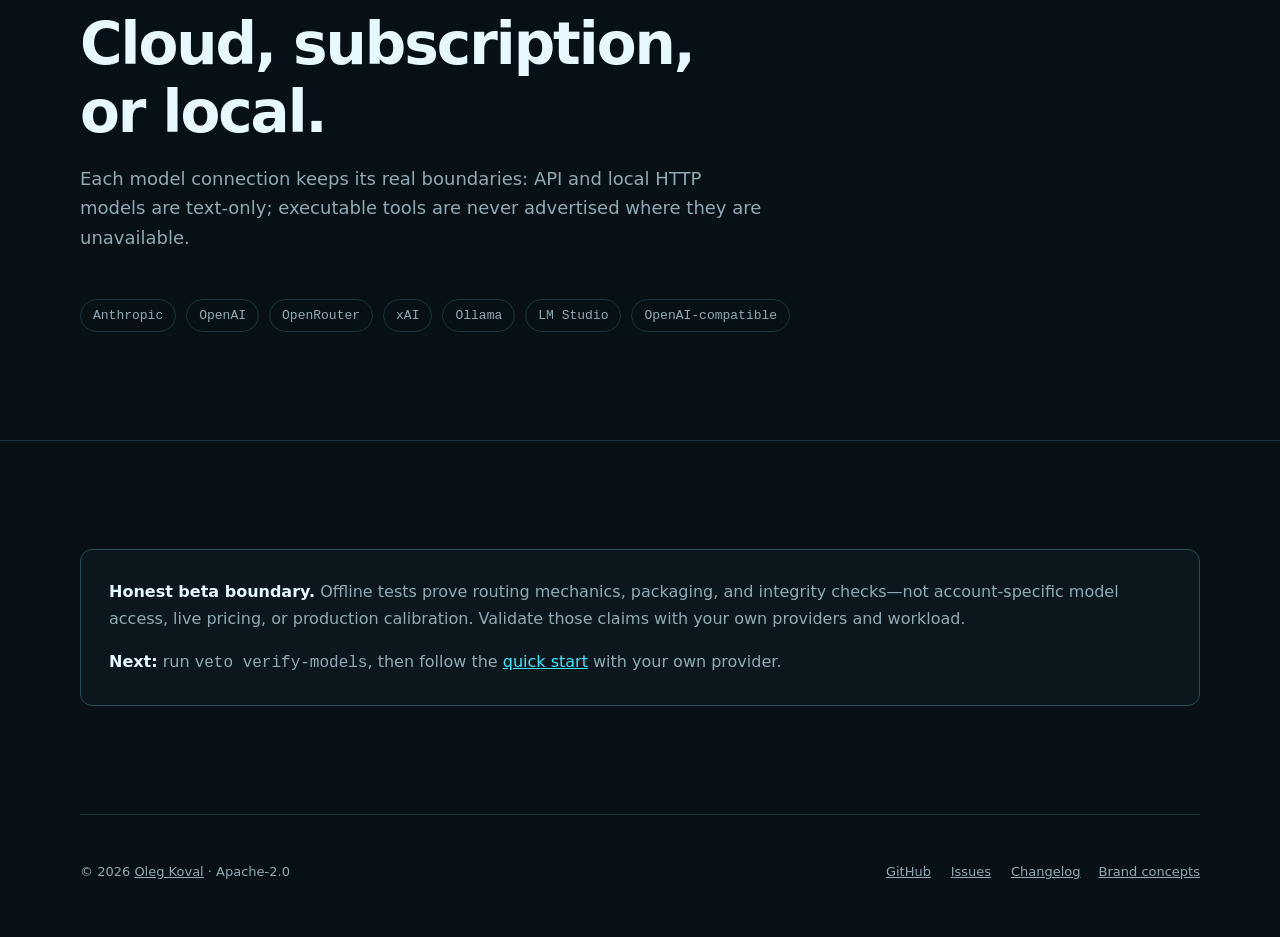
==== commit 047b564e: "feat(site): add commands and changelog pages, GA4/GSC wiring, mobile route-demo fix The nav's Comman" ====
--- a/site/index.html
+++ b/site/index.html
@@ -7,7 +7,7 @@
   <meta name="keywords" content="AI model router, LLM routing, Go CLI, model selection, Anthropic, OpenAI, OpenRouter, xAI">
   <meta name="author" content="Oleg Koval">
   <meta name="theme-color" content="#071014">
-  <meta http-equiv="Content-Security-Policy" content="default-src 'self'; img-src 'self' data:; style-src 'self'; script-src 'self'; connect-src 'none'; object-src 'none'; base-uri 'self'; form-action 'none'">
+  <meta http-equiv="Content-Security-Policy" content="default-src 'self'; img-src 'self' data:; style-src 'self'; script-src 'self' https://www.googletagmanager.com; connect-src https://www.google-analytics.com https://*.analytics.google.com; object-src 'none'; base-uri 'self'; form-action 'none'">
   <link rel="canonical" href="https://veto.olegkoval.com/">
   <link rel="icon" href="assets/logo.svg" type="image/svg+xml">
   <link rel="apple-touch-icon" href="assets/logo.png">
@@ -26,6 +26,9 @@
   <meta name="twitter:description" content="Cost-aware AI model routing with explicit model admission.">
   <meta name="twitter:image" content="https://veto.olegkoval.com/assets/social-card.png">
   <title>Veto — cost-aware AI model routing</title>
+  <!-- Google Search Console: paste your verification token after adding the property
+  <meta name="google-site-verification" content="TOKEN"> -->
+  <script type="application/ld+json" src="structured-data.json"></script>
 </head>
 <body>
   <a class="skip-link" href="#main">Skip to content</a>
@@ -33,8 +36,8 @@
     <a class="brand" href="./" aria-label="Veto home"><img src="assets/logo.svg" alt=""><span>veto</span></a>
     <nav class="nav-links" aria-label="Primary navigation">
       <a href="#how">How it works</a>
-      <a href="https://github.com/oleg-koval/veto#commands">Commands</a>
-      <a href="https://github.com/oleg-koval/veto/releases/latest">Releases</a>
+      <a href="commands/">Commands</a>
+      <a href="changelog/">Changelog</a>
       <a href="https://github.com/oleg-koval/veto">GitHub ↗</a>
     </nav>
   </header>
@@ -131,7 +134,7 @@
 
   <footer class="shell">
     <span>© <span data-year>2026</span> <a href="https://github.com/oleg-koval">Oleg Koval</a> · Apache-2.0</span>
-    <nav aria-label="Footer navigation"><a href="https://github.com/oleg-koval/veto">GitHub</a><a href="https://github.com/oleg-koval/veto/issues">Issues</a><a href="https://github.com/oleg-koval/veto/releases">Releases</a><a href="brand/">Brand concepts</a></nav>
+    <nav aria-label="Footer navigation"><a href="https://github.com/oleg-koval/veto">GitHub</a><a href="https://github.com/oleg-koval/veto/issues">Issues</a><a href="changelog/">Changelog</a><a href="brand/">Brand concepts</a></nav>
   </footer>
   <script src="app.js" defer></script>
 </body>
--- a/site/styles.css
+++ b/site/styles.css
@@ -17,9 +17,7 @@
 
 body {
   margin: 0;
-  background:
-    radial-gradient(circle at 15% 10%, rgba(61, 231, 255, .09), transparent 30rem),
-    var(--background);
+  background: var(--background);
   color: var(--text);
   font-family: Inter, ui-sans-serif, system-ui, -apple-system, BlinkMacSystemFont, "Segoe UI", sans-serif;
   -webkit-font-smoothing: antialiased;
@@ -75,6 +73,7 @@
   align-items: center;
   gap: 72px;
   min-height: calc(100vh - 76px);
+  min-height: calc(100svh - 76px);
   padding: 80px 0;
 }
 .hero > div { min-width: 0; }
@@ -147,7 +146,7 @@
 
 .route-demo { display: grid; grid-template-columns: minmax(0, 1.4fr) minmax(280px, .6fr); gap: 34px; align-items: start; }
 .route-visual { position: relative; min-height: 442px; overflow: hidden; padding: 26px 24px 24px; border: 1px solid #24505f; border-radius: 16px; background: #050c0f; box-shadow: 0 30px 90px rgba(0, 0, 0, .3); }
-.route-track { position: absolute; top: 108px; left: 9%; right: 9%; height: 1px; background: #25444d; }
+.route-track { position: absolute; top: 160px; left: 9%; right: 9%; height: 1px; background: #25444d; }
 .route-track::before { content: ""; position: absolute; inset: -3px auto -3px 0; width: 100%; background: var(--cyan); opacity: .22; filter: blur(3px); }
 .route-stages { position: relative; z-index: 1; display: grid; grid-template-columns: repeat(5, 1fr); gap: 10px; margin: 0; padding: 0; list-style: none; }
 .route-stage { min-width: 0; min-height: 86px; padding: 13px 10px; border-top: 1px solid #25444d; color: var(--muted); transition: border-color .35s ease, color .35s ease, opacity .35s ease, transform .35s ease; }
@@ -155,13 +154,13 @@
 .route-stage--execution { border-top-color: #805f2b; }
 .stage-mark { display: block; margin-bottom: 12px; color: var(--cyan); font: 700 11px/1 ui-monospace, monospace; letter-spacing: .08em; }
 .stage-detail { display: block; font: 11px/1.45 ui-monospace, monospace; }
-.route-packet { position: absolute; z-index: 2; top: 101px; left: 4%; display: inline-flex; align-items: center; gap: 7px; padding: 6px 9px; border: 1px solid var(--cyan); border-radius: 7px; background: #071b21; color: var(--cyan); font: 700 11px/1 ui-monospace, monospace; box-shadow: 0 0 0 4px rgba(61, 231, 255, .08); transition: left .7s cubic-bezier(.16, 1, .3, 1), top .7s cubic-bezier(.16, 1, .3, 1), border-color .35s ease, color .35s ease; }
+.route-packet { position: absolute; z-index: 2; top: 151px; left: 4%; display: inline-flex; align-items: center; gap: 7px; padding: 6px 9px; border: 1px solid var(--cyan); border-radius: 7px; background: #071b21; color: var(--cyan); font: 700 11px/1 ui-monospace, monospace; box-shadow: 0 0 0 4px rgba(61, 231, 255, .08); transition: left .7s cubic-bezier(.16, 1, .3, 1), top .7s cubic-bezier(.16, 1, .3, 1), border-color .35s ease, color .35s ease; }
 .packet-dot { width: 6px; height: 6px; border-radius: 50%; background: currentColor; }
 .filter-lanes, .admission-readout, .selection-readout, .execution-readout { position: absolute; left: 24px; right: 24px; display: flex; align-items: center; justify-content: space-between; gap: 12px; padding: 12px 14px; border: 1px solid #1a3540; border-radius: 9px; background: #0b171c; color: var(--muted); font: 12px/1.3 ui-monospace, monospace; transition: opacity .45s ease, transform .45s ease, border-color .35s ease; }
-.filter-lanes { top: 175px; }
-.admission-readout { top: 239px; }
-.selection-readout { top: 303px; justify-content: flex-start; color: var(--amber); }
-.execution-readout { top: 367px; border-color: #805f2b; color: var(--amber); }
+.filter-lanes { top: 190px; }
+.admission-readout { top: 254px; }
+.selection-readout { top: 318px; justify-content: flex-start; color: var(--amber); }
+.execution-readout { top: 382px; border-color: #805f2b; color: var(--amber); }
 .lane { display: inline-flex; align-items: center; gap: 7px; }
 .lane b, .admission-readout b { color: #77e8ab; font-size: 11px; font-weight: 700; }
 .lane--drop b, .admission-readout > b { color: #ff8d8d; }
@@ -179,7 +178,7 @@
 .route-explanation strong { color: var(--text); }
 .route-explanation code { color: var(--amber); font-size: .9em; }
 
-body.js-ready .route-stage { opacity: .42; transform: translateY(5px); }
+body.js-ready .route-stage { opacity: 1; transform: translateY(5px); border-top-color: #163039; }
 body.js-ready .route-readout, body.js-ready .filter-lanes, body.js-ready .admission-readout, body.js-ready .selection-readout, body.js-ready .execution-readout { opacity: 0; transform: translateY(9px); }
 body.js-ready .route-demo[data-route-stage="1"] .route-stage[data-stage="1"],
 body.js-ready .route-demo[data-route-stage="2"] .route-stage[data-stage="2"],
@@ -218,6 +217,7 @@
 .notice a { color: var(--cyan); }
 
 footer { display: flex; justify-content: space-between; gap: 24px; padding: 34px 0 48px; border-top: 1px solid var(--border); color: var(--muted); font-size: 13px; }
+footer > span > a { min-width: 44px; min-height: 44px; display: inline-flex; align-items: center; }
 footer nav { display: flex; flex-wrap: wrap; gap: 18px; }
 footer nav a { min-width: 44px; min-height: 44px; display: inline-flex; align-items: center; justify-content: center; }
 footer a:hover, footer a:focus-visible { color: var(--cyan); }
@@ -236,6 +236,7 @@
   .hero { padding: 60px 0 72px; }
   .install { align-items: stretch; flex-direction: column; gap: 10px; padding: 14px; }
   .install code { width: 100%; }
+  .terminal-body { white-space: pre-wrap; overflow-wrap: anywhere; }
   .copy { align-self: flex-start; }
   .cards { grid-template-columns: 1fr; }
   .section { padding: 76px 0; }
@@ -244,21 +245,70 @@
 
 @media (max-width: 620px) {
   .route-visual { min-height: 0; padding: 18px 14px 22px 50px; }
-  .route-track { top: 30px; bottom: 48px; left: 28px; right: auto; width: 1px; height: auto; }
+  .route-track { top: 30px; bottom: 48px; left: 40px; right: auto; width: 1px; height: auto; }
   .route-track::before { inset: 0 -3px; width: auto; height: 100%; }
   .route-stages { display: grid; grid-template-columns: 1fr; gap: 0; }
   .route-stage { min-height: 70px; padding: 10px 0; border-top: 0; border-bottom: 1px solid #1a3540; }
   .route-stage:last-child { border-bottom: 0; }
   .route-stage strong { margin-bottom: 5px; }
-  .stage-mark { position: absolute; left: -35px; margin-top: 3px; }
-  .route-packet { top: 25px; left: 14px; }
+  .stage-mark { position: absolute; left: -47px; margin-top: 3px; }
+  .route-packet { top: 0; left: 33px; width: 14px; height: 14px; gap: 0; padding: 3px; justify-content: center; }
+  .route-packet > span:last-child { display: none; }
   .filter-lanes, .admission-readout, .selection-readout, .execution-readout { position: relative; top: auto; left: auto; right: auto; margin-top: 12px; }
   .filter-lanes { flex-wrap: wrap; justify-content: flex-start; gap: 8px 14px; }
   .admission-readout { flex-wrap: wrap; justify-content: flex-start; gap: 8px 14px; }
-  body.js-ready .route-demo[data-route-stage="2"] .route-packet { left: 14px; top: 95px; }
-  body.js-ready .route-demo[data-route-stage="3"] .route-packet { left: 14px; top: 165px; }
-  body.js-ready .route-demo[data-route-stage="4"] .route-packet { left: 14px; top: 235px; }
-  body.js-ready .route-demo[data-route-stage="5"] .route-packet { left: 14px; top: 305px; }
+  body.js-ready .route-demo[data-route-stage="2"] .route-packet { left: 33px; top: 70px; }
+  body.js-ready .route-demo[data-route-stage="3"] .route-packet { left: 33px; top: 143px; }
+  body.js-ready .route-demo[data-route-stage="4"] .route-packet { left: 33px; top: 213px; }
+  body.js-ready .route-demo[data-route-stage="5"] .route-packet { left: 33px; top: 298px; }
+}
+
+/* Sub pages (commands, changelog) */
+
+.page { padding: 72px 0 96px; }
+.page-head { max-width: 720px; margin-bottom: 56px; }
+.page-head h1 { margin: 12px 0 18px; font-size: clamp(40px, 6vw, 64px); }
+.page-head .lede { margin-bottom: 0; }
+
+.page-group { max-width: 860px; margin: 0 0 56px; }
+.page-group > h2 { margin-bottom: 8px; font-size: 26px; }
+.page-group > .group-note { margin: 0 0 22px; color: var(--muted); line-height: 1.6; }
+
+.cmd-list { display: grid; gap: 10px; margin: 0; padding: 0; list-style: none; }
+.cmd { display: grid; grid-template-columns: minmax(210px, 280px) 1fr; gap: 8px 28px; padding: 18px 20px; border: 1px solid var(--border); border-radius: 12px; background: var(--surface); }
+.cmd:hover, .cmd:focus-within { border-color: #2a4c58; }
+.cmd-name { color: var(--amber); font: 650 14px/1.5 ui-monospace, SFMono-Regular, Menlo, monospace; overflow-wrap: anywhere; }
+.cmd-desc { color: var(--muted); line-height: 1.6; }
+.cmd-desc code { color: var(--text); font-size: .92em; }
+.cmd-example { grid-column: 1 / -1; margin: 4px 0 0; padding: 10px 14px; border-radius: 8px; background: #050c0f; color: var(--dim); font: 12.5px/1.7 ui-monospace, SFMono-Regular, Menlo, monospace; overflow-x: auto; white-space: pre; }
+.cmd-example .prompt { color: var(--cyan); }
+
+.kind-list { display: flex; flex-wrap: wrap; gap: 10px; margin: 0; padding: 0; list-style: none; }
+.kind-list li { display: inline-flex; align-items: baseline; gap: 8px; padding: 9px 14px; border: 1px solid var(--border); border-radius: 999px; color: var(--muted); font: 12.5px/1 ui-monospace, monospace; }
+.kind-list b { color: var(--amber); }
+
+.changelog { max-width: 860px; }
+.release { padding: 26px 0 30px; border-top: 1px solid var(--border); }
+.release:first-child { border-top: 0; padding-top: 0; }
+.release-head { display: flex; flex-wrap: wrap; align-items: baseline; gap: 6px 14px; margin-bottom: 18px; }
+.release-version { color: var(--cyan); font: 700 22px/1.2 ui-monospace, SFMono-Regular, Menlo, monospace; letter-spacing: -.02em; text-decoration: none; }
+.release-version:hover, .release-version:focus-visible { color: var(--amber); }
+.release-date { color: var(--muted); font: 12.5px/1.4 ui-monospace, monospace; }
+.release-latest { padding: 3px 9px; border: 1px solid var(--amber); border-radius: 999px; color: var(--amber); font: 700 10.5px/1.2 ui-monospace, monospace; letter-spacing: .1em; text-transform: uppercase; }
+.release h3 { margin: 20px 0 10px; color: var(--text); font: 700 12px/1.4 ui-monospace, monospace; letter-spacing: .16em; text-transform: uppercase; }
+.release ul { margin: 0; padding: 0; list-style: none; display: grid; gap: 8px; }
+.release li { position: relative; padding-left: 22px; color: var(--muted); line-height: 1.6; }
+.release li::before { content: "▸"; position: absolute; left: 0; color: var(--cyan); font: 700 12px/1.6 ui-monospace, monospace; }
+.release li a { color: var(--cyan); text-decoration: none; }
+.release li a:hover, .release li a:focus-visible { text-decoration: underline; }
+.release li strong { color: var(--text); font-weight: 650; }
+.changelog-note { max-width: 720px; margin: 40px 0 0; padding: 20px 24px; border: 1px solid #2a4c58; border-radius: 12px; background: var(--surface); color: var(--muted); line-height: 1.65; }
+.changelog-note a { color: var(--cyan); }
+
+@media (max-width: 620px) {
+  .cmd { grid-template-columns: 1fr; }
+  .cmd-example { white-space: pre-wrap; overflow-wrap: anywhere; }
+  .release-head { flex-direction: column; gap: 6px; }
 }
 
 @media (prefers-reduced-motion: reduce) {
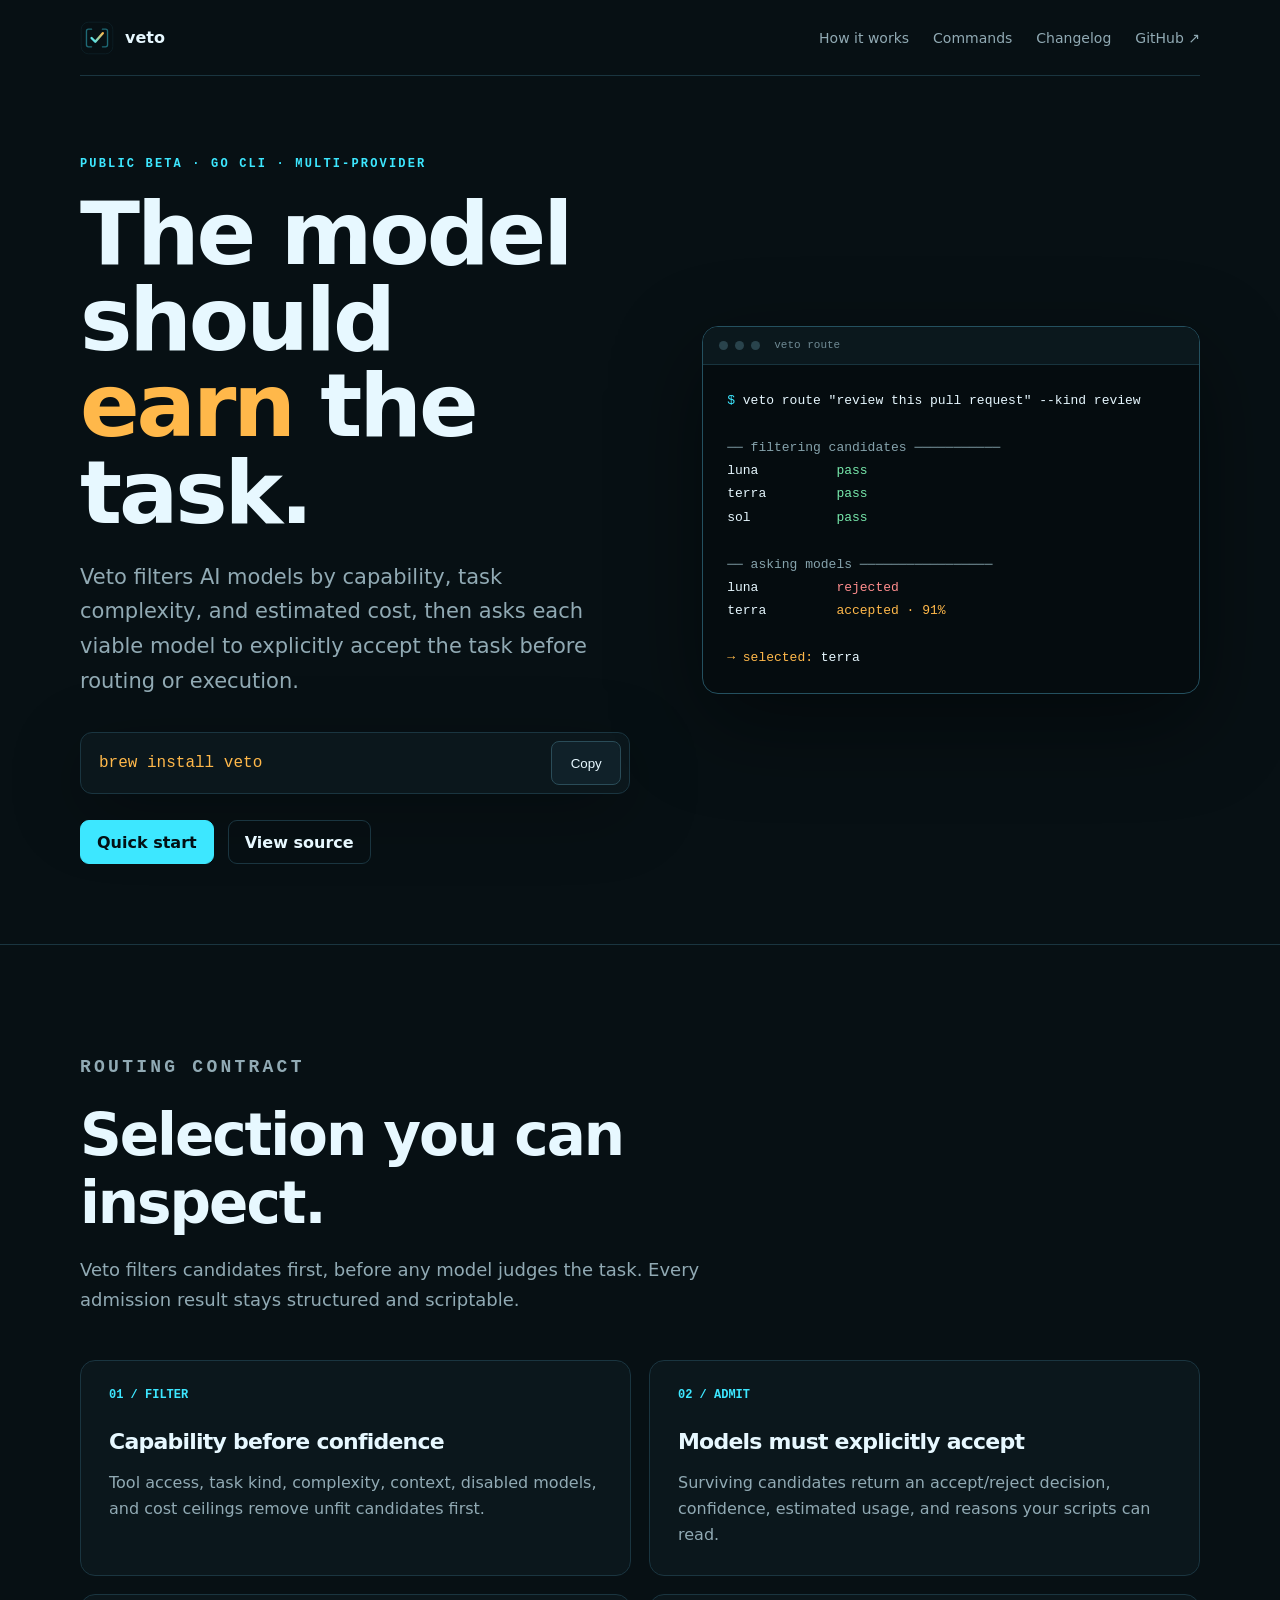
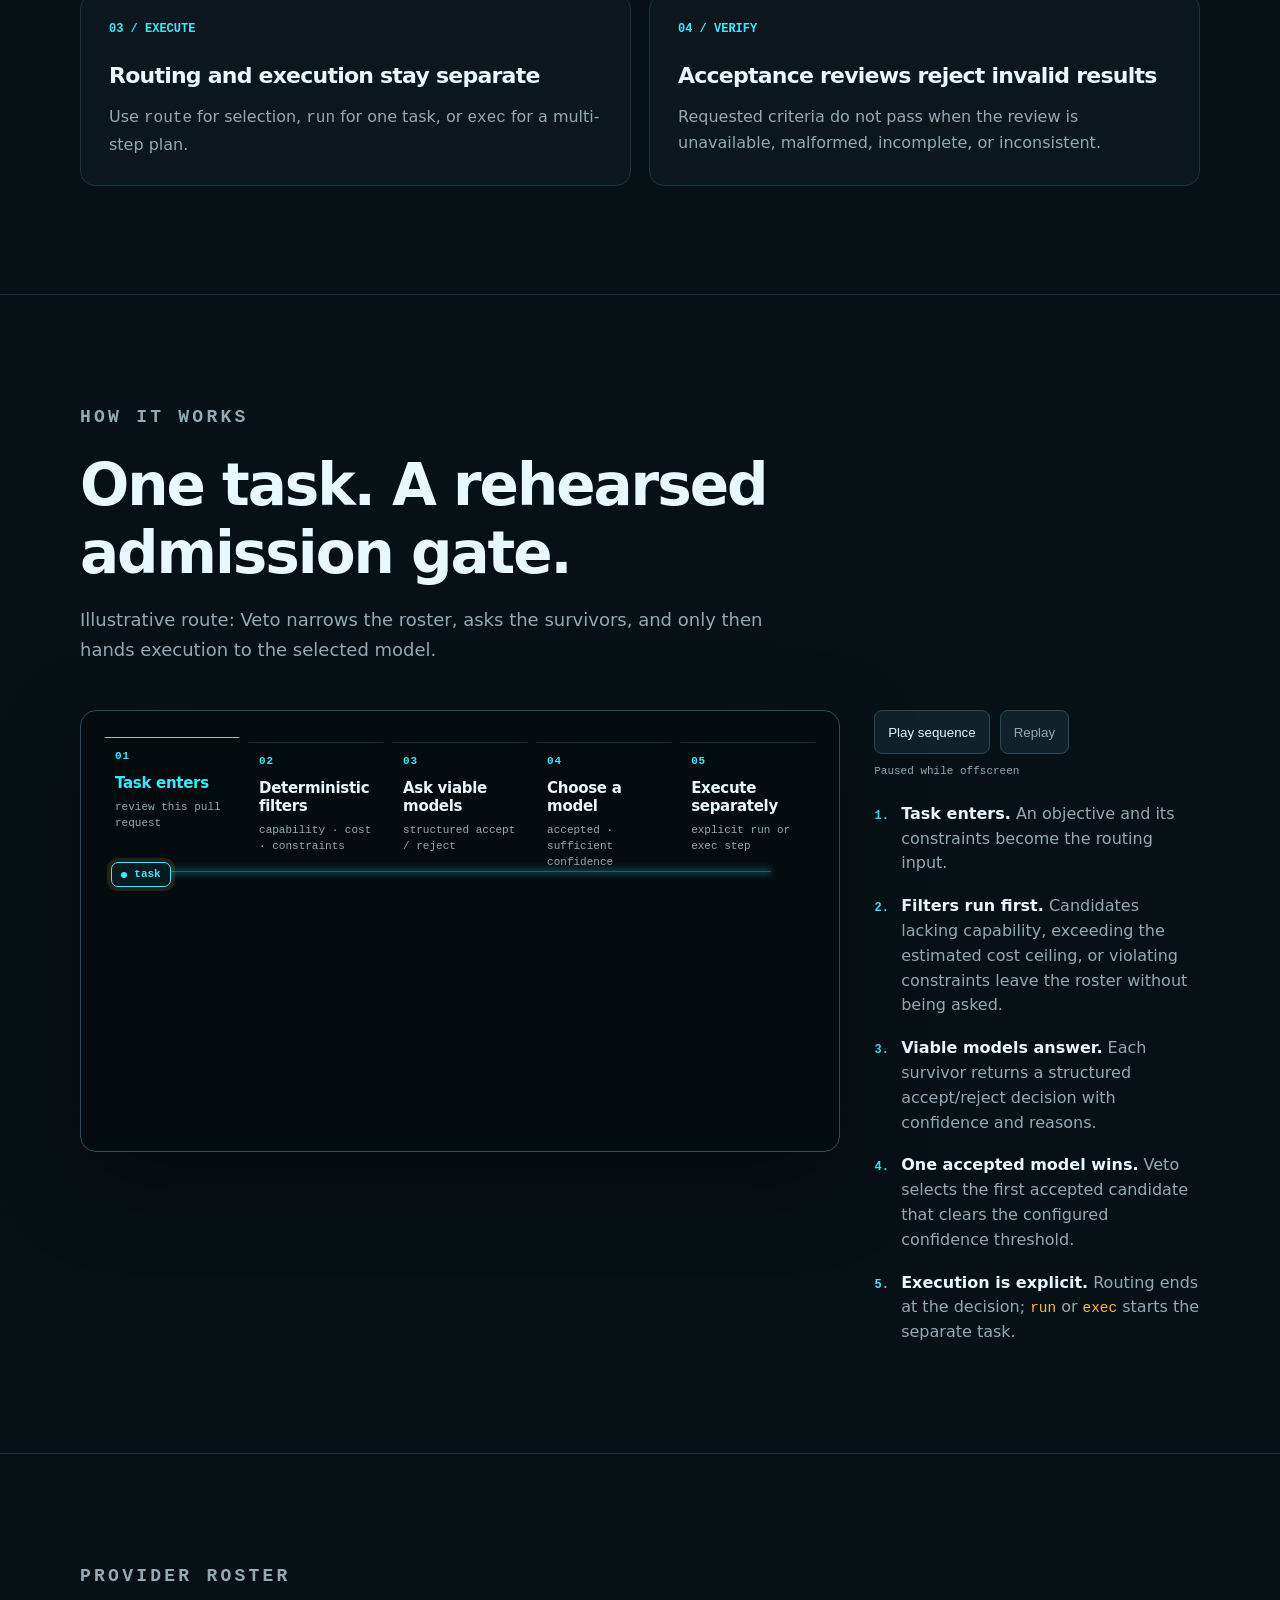
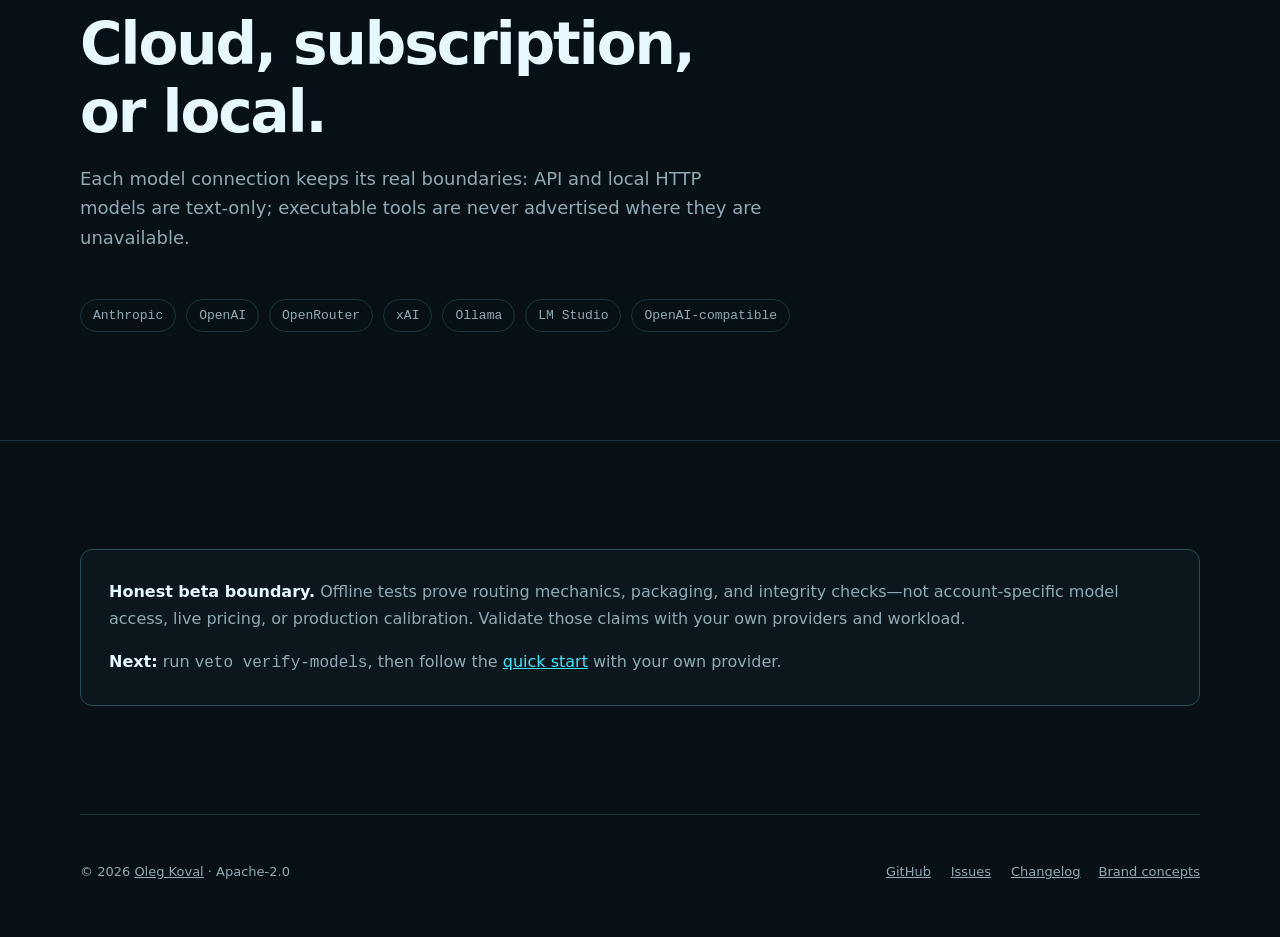
==== commit 134ec397: "docs: prepare Homebrew Core install guidance" ====
--- a/site/index.html
+++ b/site/index.html
@@ -7,7 +7,7 @@
   <meta name="keywords" content="AI model router, LLM routing, Go CLI, model selection, Anthropic, OpenAI, OpenRouter, xAI">
   <meta name="author" content="Oleg Koval">
   <meta name="theme-color" content="#071014">
-  <meta http-equiv="Content-Security-Policy" content="default-src 'self'; img-src 'self' data:; style-src 'self'; script-src 'self' https://www.googletagmanager.com; connect-src https://www.google-analytics.com https://*.analytics.google.com; object-src 'none'; base-uri 'self'; form-action 'none'">
+  <meta http-equiv="Content-Security-Policy" content="default-src 'self'; img-src 'self' data: https://www.googletagmanager.com; style-src 'self'; script-src 'self' https://www.googletagmanager.com; connect-src https://www.google-analytics.com https://*.google-analytics.com https://*.analytics.google.com; object-src 'none'; base-uri 'self'; form-action 'none'">
   <link rel="canonical" href="https://veto.olegkoval.com/">
   <link rel="icon" href="assets/logo.svg" type="image/svg+xml">
   <link rel="apple-touch-icon" href="assets/logo.png">
@@ -26,9 +26,24 @@
   <meta name="twitter:description" content="Cost-aware AI model routing with explicit model admission.">
   <meta name="twitter:image" content="https://veto.olegkoval.com/assets/social-card.png">
   <title>Veto — cost-aware AI model routing</title>
-  <!-- Google Search Console: paste your verification token after adding the property
-  <meta name="google-site-verification" content="TOKEN"> -->
-  <script type="application/ld+json" src="structured-data.json"></script>
+  <!-- Search Console: verified at the olegkoval.com domain level (covers this subdomain); no per-page meta needed. -->
+  <script type="application/ld+json">
+    {
+      "@context": "https://schema.org",
+      "@type": "SoftwareApplication",
+      "name": "Veto",
+      "applicationCategory": "DeveloperApplication",
+      "operatingSystem": "macOS, Linux",
+      "description": "Cost-aware AI model router that requires explicit model admission before execution. Filters by capability, task complexity, and estimated cost, then asks viable models to accept the task.",
+      "url": "https://veto.olegkoval.com/",
+      "downloadUrl": "https://github.com/oleg-koval/veto/releases/latest",
+      "softwareVersion": "0.9.0",
+      "programmingLanguage": "Go",
+      "license": "https://www.apache.org/licenses/LICENSE-2.0",
+      "author": { "@type": "Person", "name": "Oleg Koval", "url": "https://github.com/oleg-koval" },
+      "offers": { "@type": "Offer", "price": "0", "priceCurrency": "USD" }
+    }
+  </script>
 </head>
 <body>
   <a class="skip-link" href="#main">Skip to content</a>
@@ -49,8 +64,8 @@
         <h1>The model should <span>earn</span> the task.</h1>
         <p class="lede">Veto filters AI models by capability, task complexity, and estimated cost, then asks each viable model to explicitly accept the task before routing or execution.</p>
         <div class="install" aria-label="Homebrew installation command">
-          <code data-install-command>brew install oleg-koval/tap/veto</code>
-          <button class="copy" type="button" data-copy="brew install oleg-koval/tap/veto">Copy</button>
+          <code data-install-command>brew install veto</code>
+          <button class="copy" type="button" data-copy="brew install veto">Copy</button>
           <span class="sr-only" data-copy-status role="status" aria-live="polite"></span>
         </div>
         <div class="actions">
@@ -136,6 +151,8 @@
     <span>© <span data-year>2026</span> <a href="https://github.com/oleg-koval">Oleg Koval</a> · Apache-2.0</span>
     <nav aria-label="Footer navigation"><a href="https://github.com/oleg-koval/veto">GitHub</a><a href="https://github.com/oleg-koval/veto/issues">Issues</a><a href="changelog/">Changelog</a><a href="brand/">Brand concepts</a></nav>
   </footer>
+  <script src="https://www.googletagmanager.com/gtag/js?id=G-B9QFRMZB9R" async></script>
+  <script src="analytics.js" defer></script>
   <script src="app.js" defer></script>
 </body>
 </html>
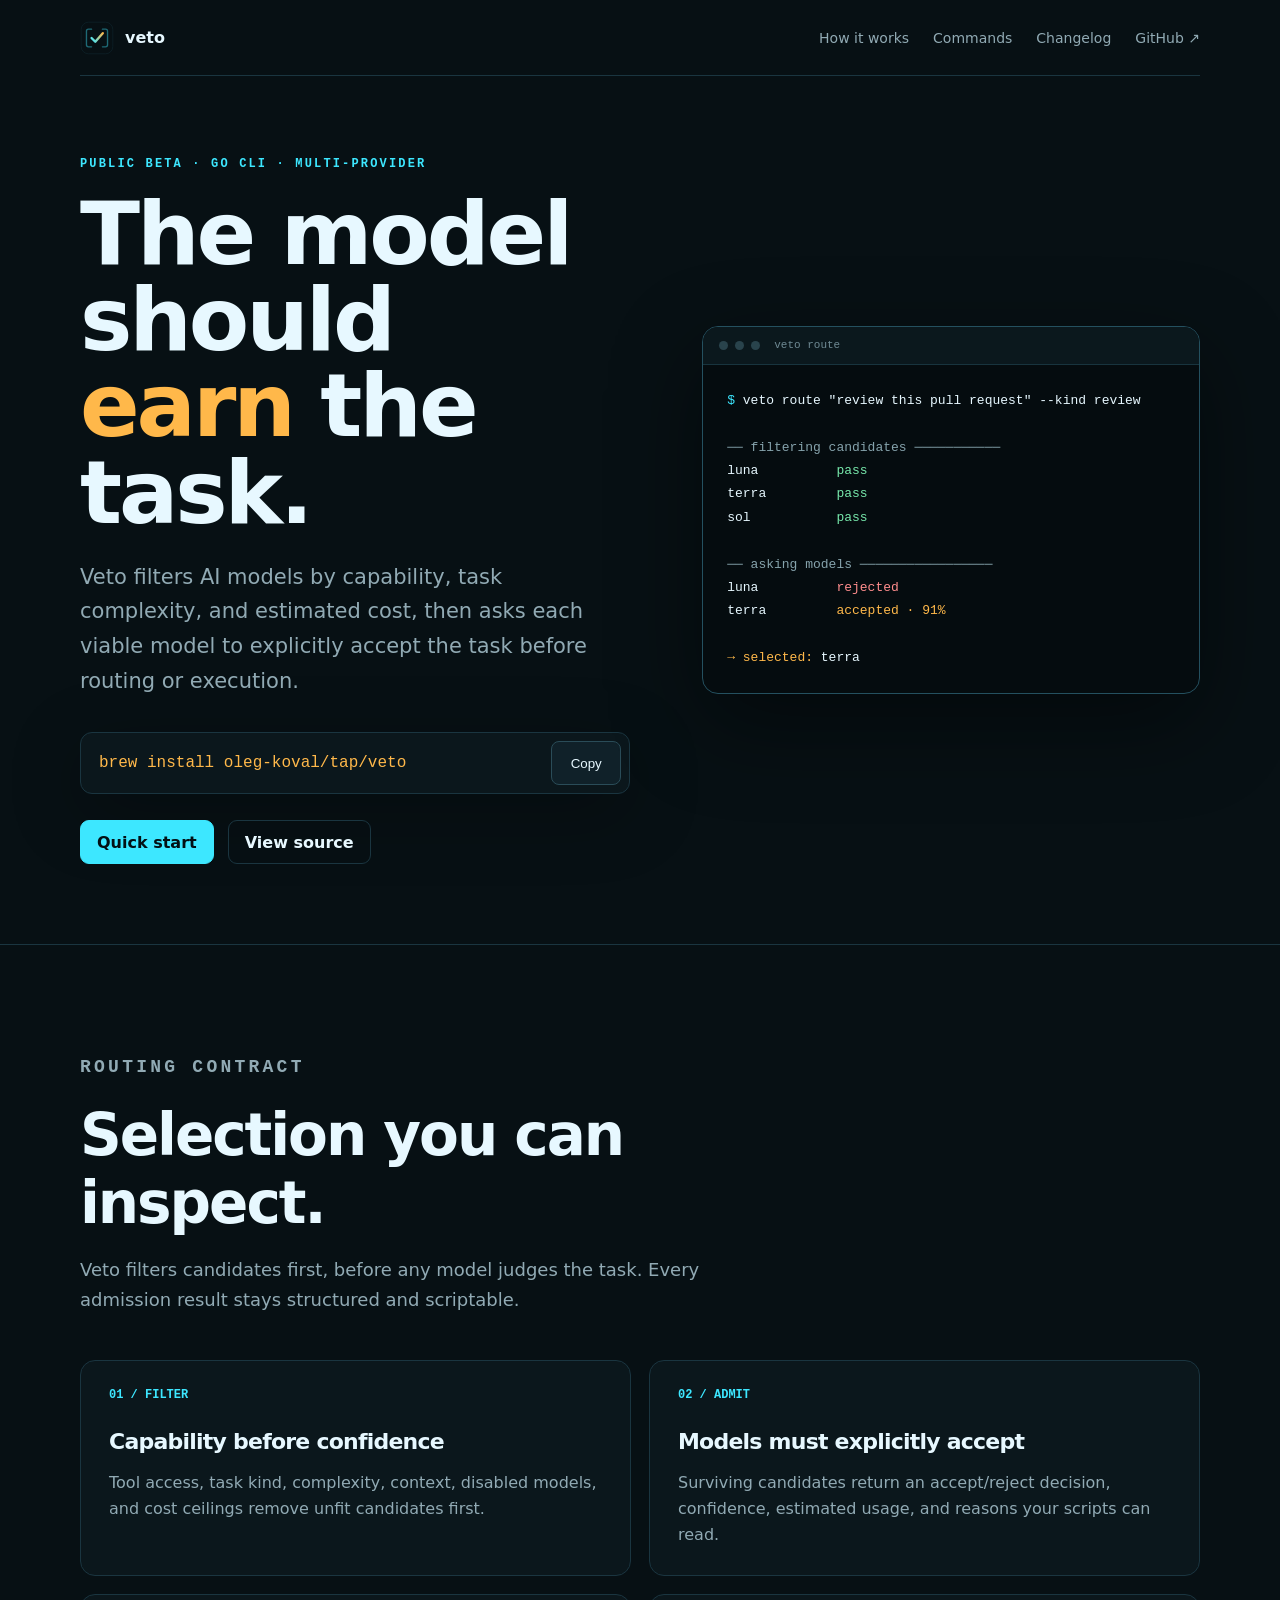
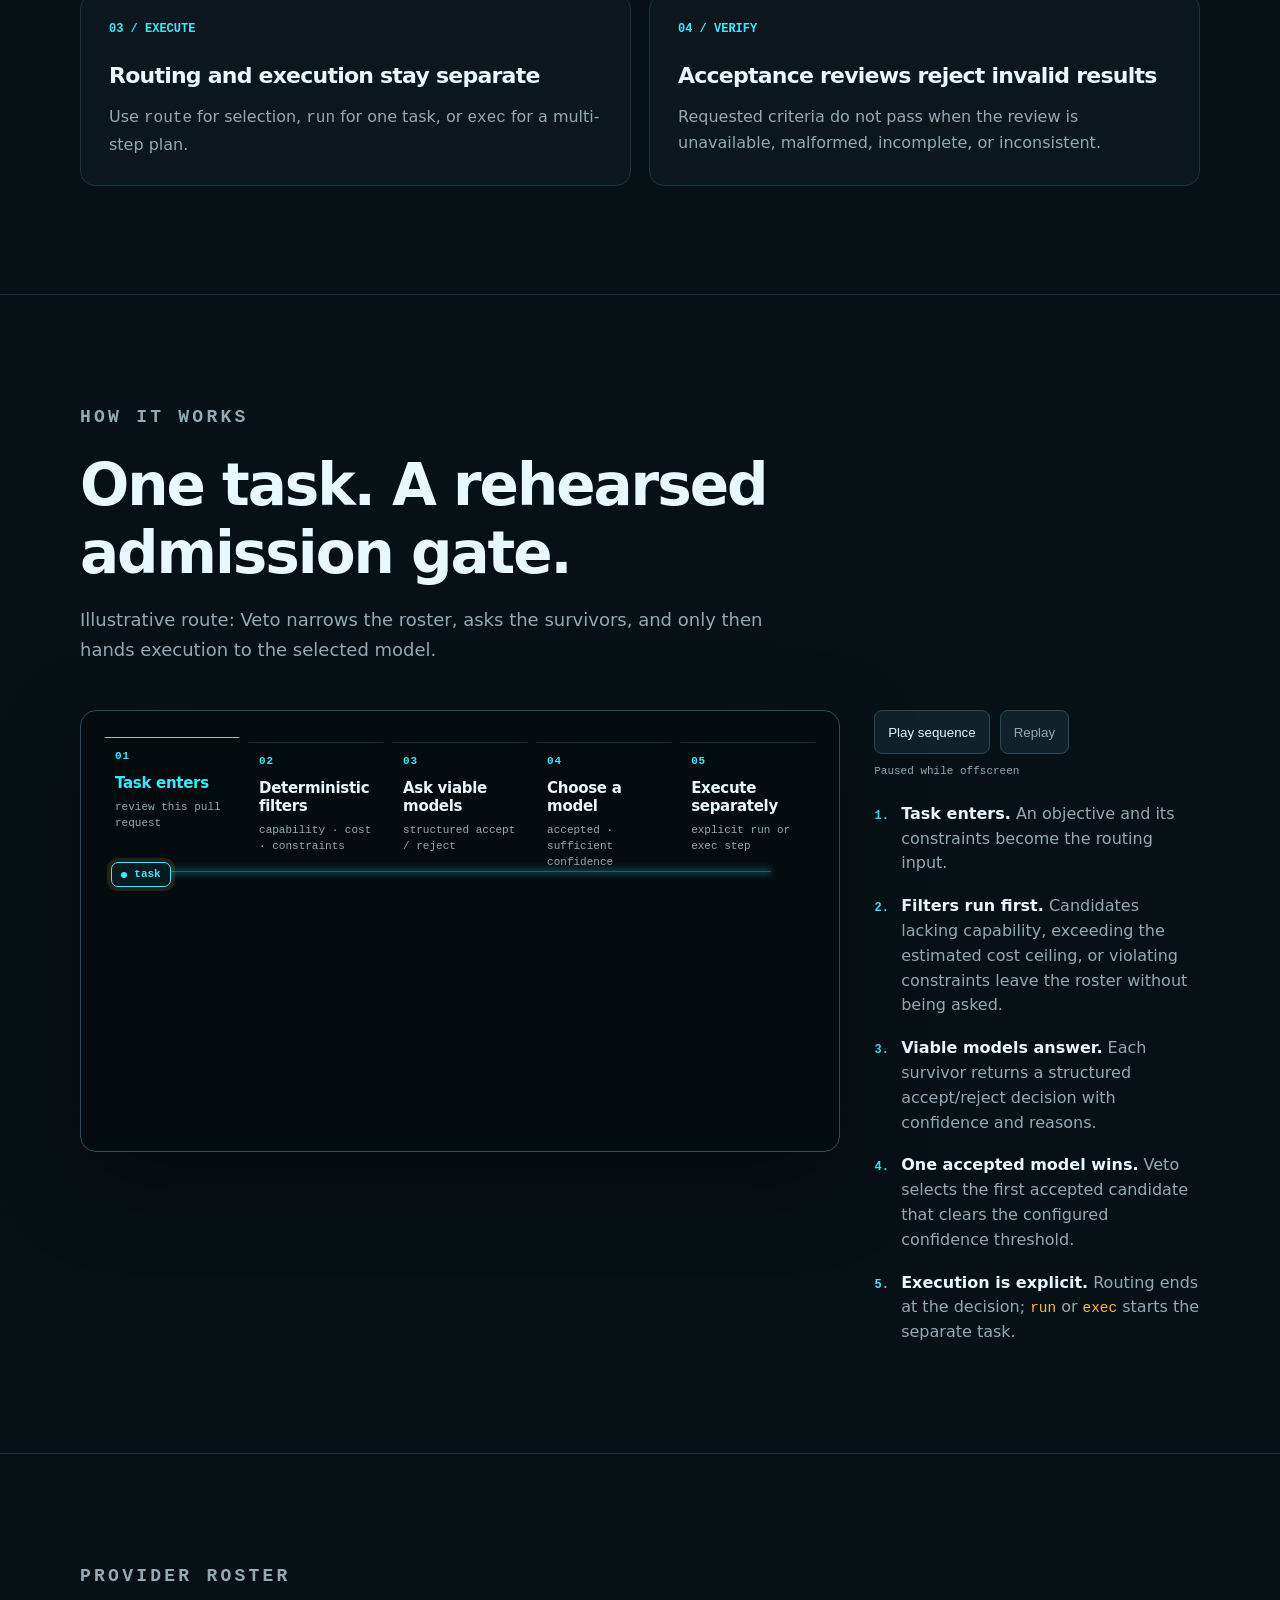
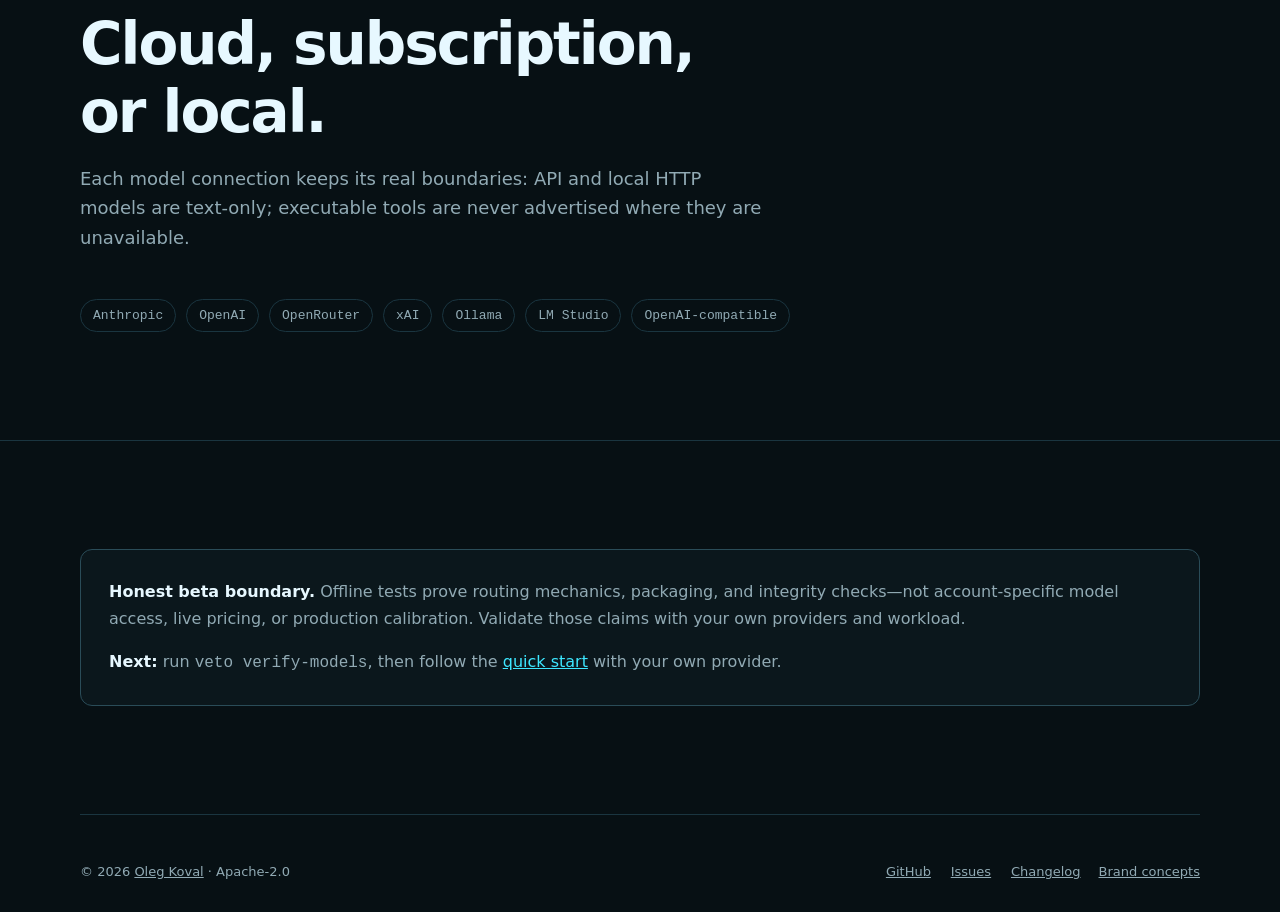
==== commit aae76c6d: "Fix CodeRabbit issues in PR #87" ====
--- a/site/index.html
+++ b/site/index.html
@@ -64,8 +64,8 @@
         <h1>The model should <span>earn</span> the task.</h1>
         <p class="lede">Veto filters AI models by capability, task complexity, and estimated cost, then asks each viable model to explicitly accept the task before routing or execution.</p>
         <div class="install" aria-label="Homebrew installation command">
-          <code data-install-command>brew install veto</code>
-          <button class="copy" type="button" data-copy="brew install veto">Copy</button>
+          <code data-install-command>brew install oleg-koval/tap/veto</code>
+          <button class="copy" type="button" data-copy="brew install oleg-koval/tap/veto">Copy</button>
           <span class="sr-only" data-copy-status role="status" aria-live="polite"></span>
         </div>
         <div class="actions">
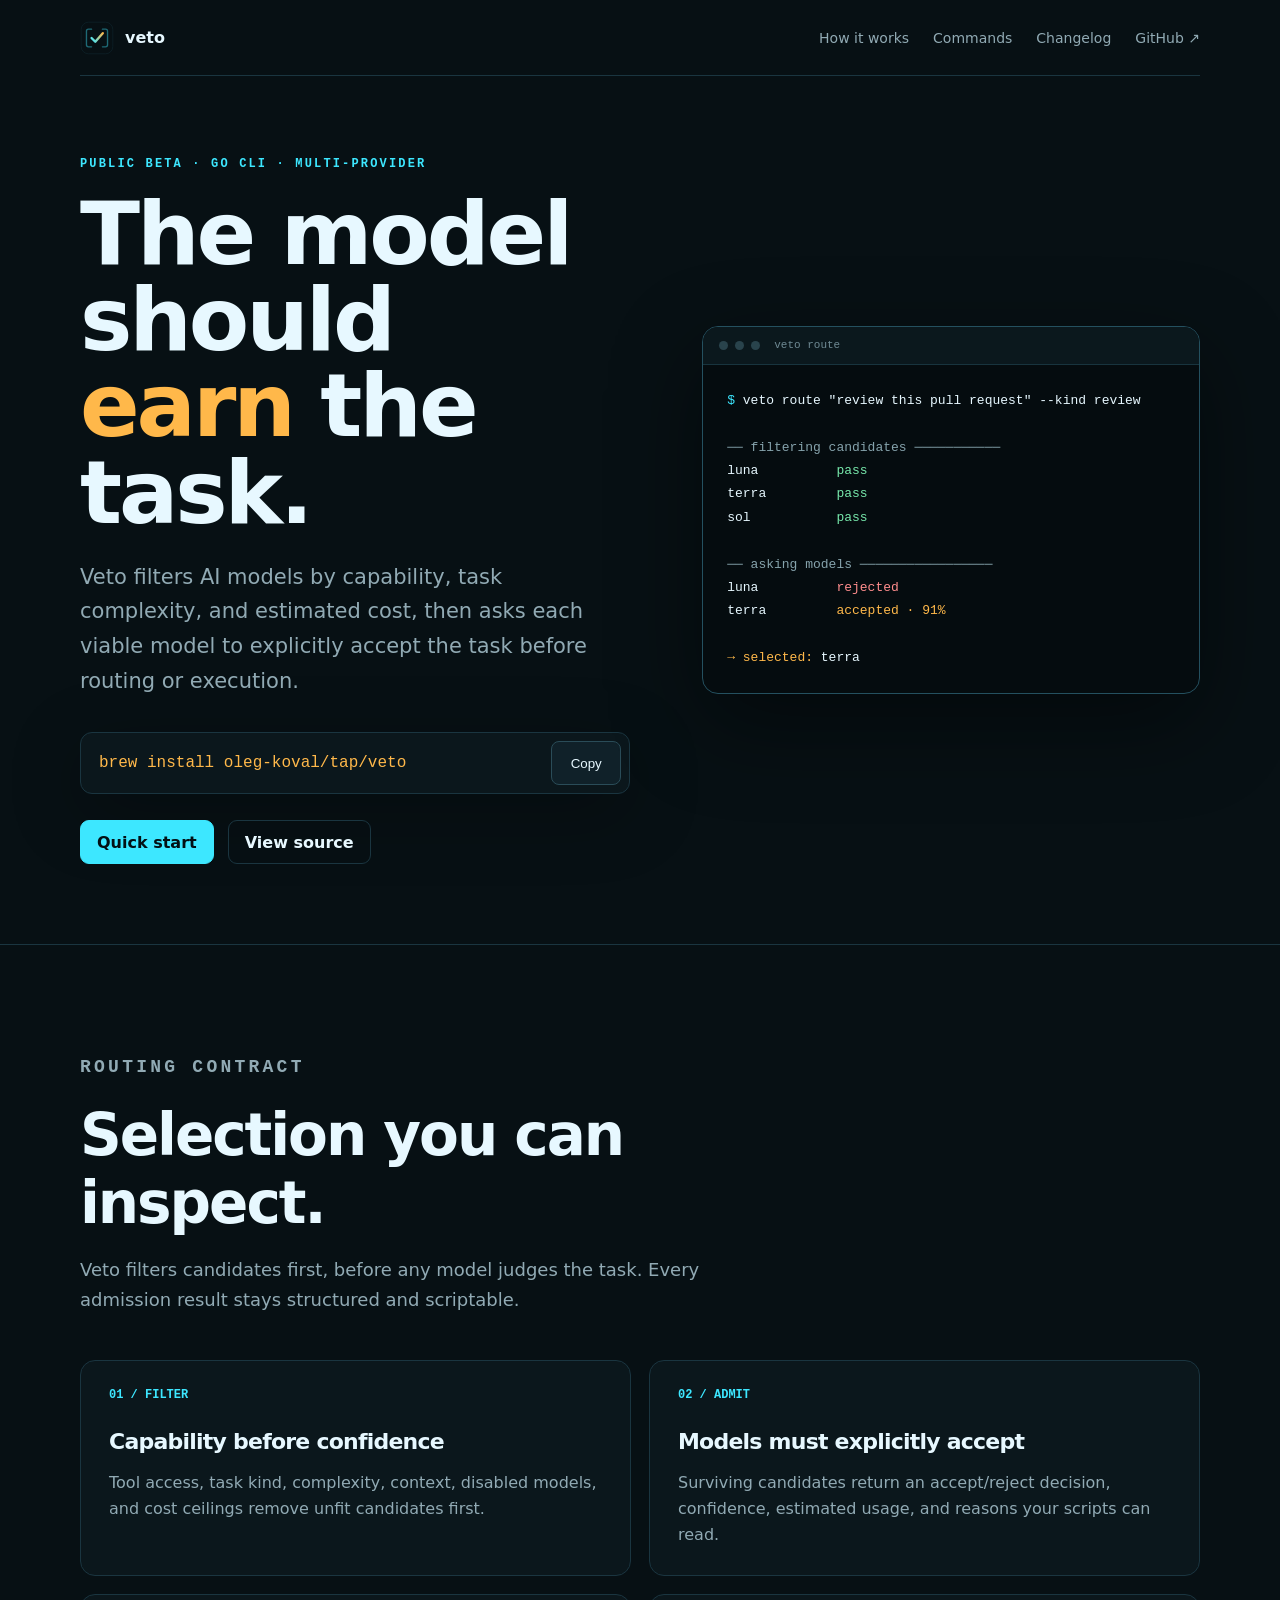
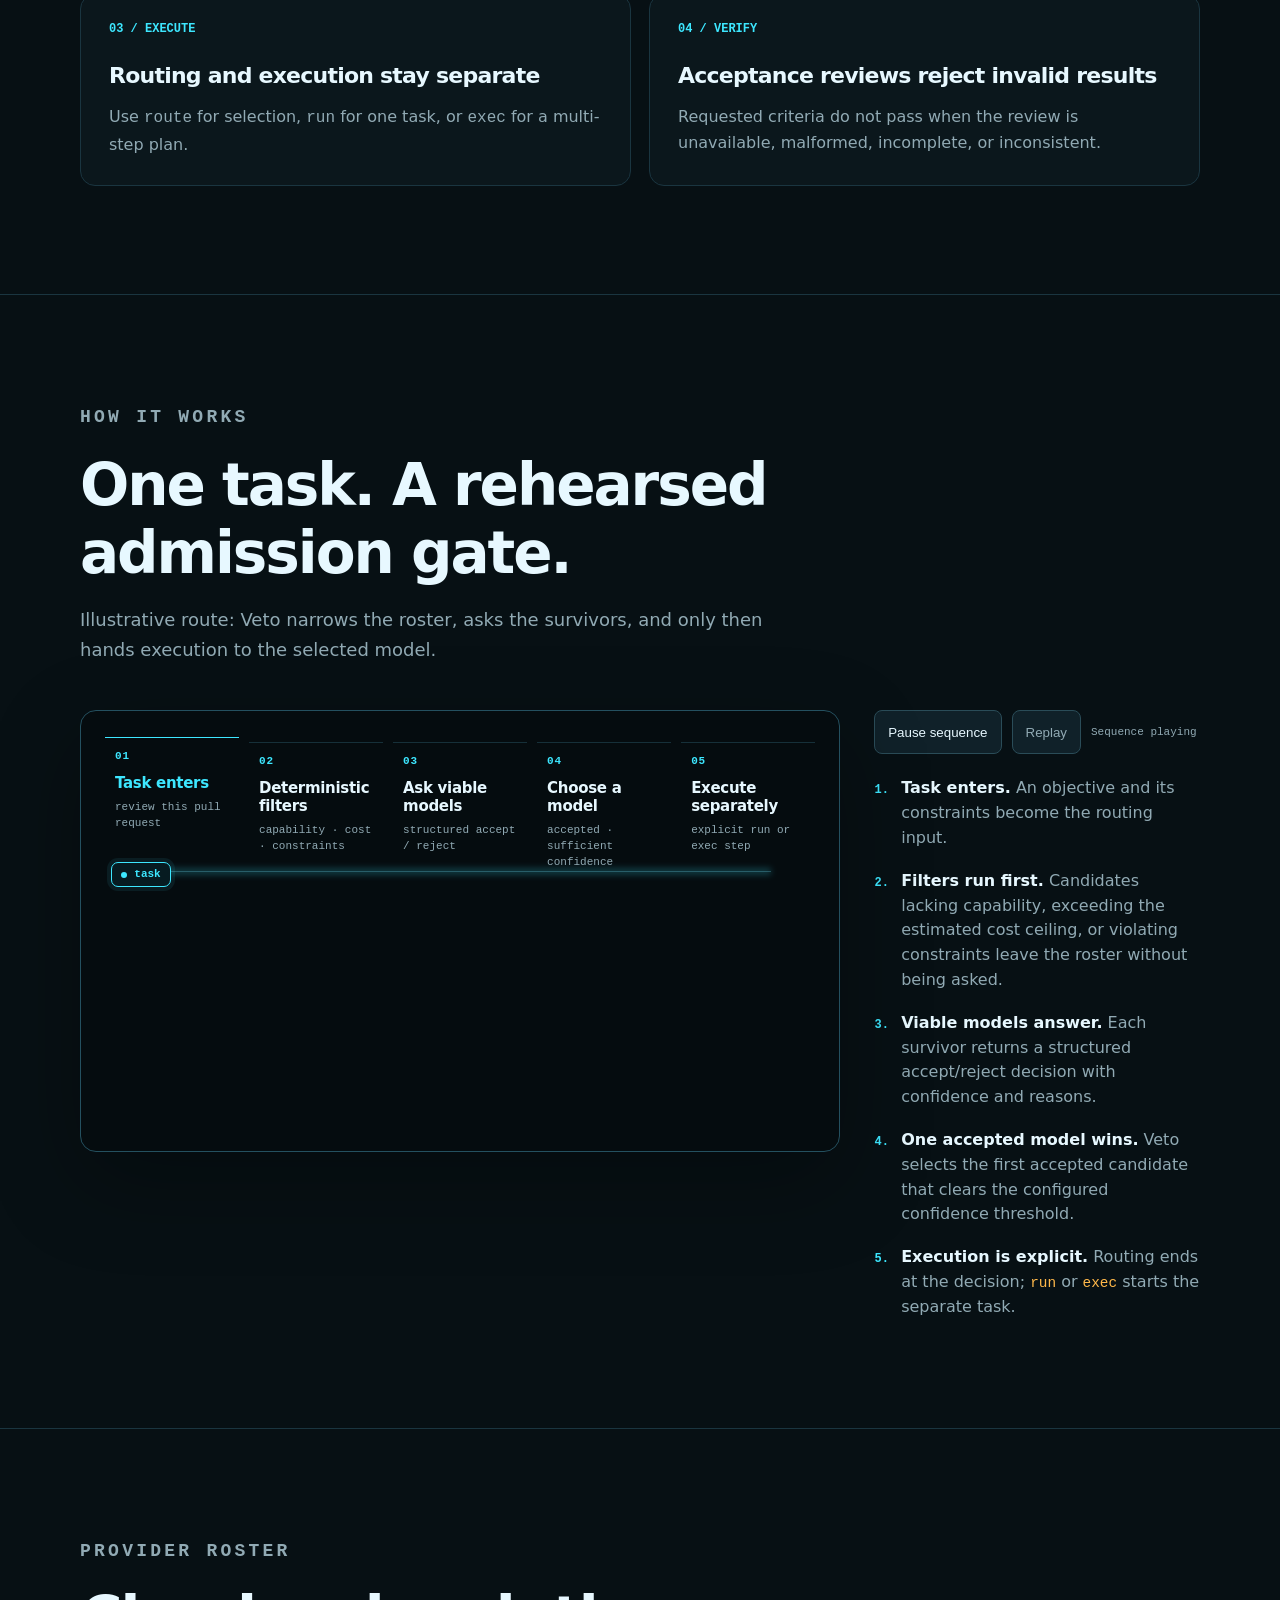
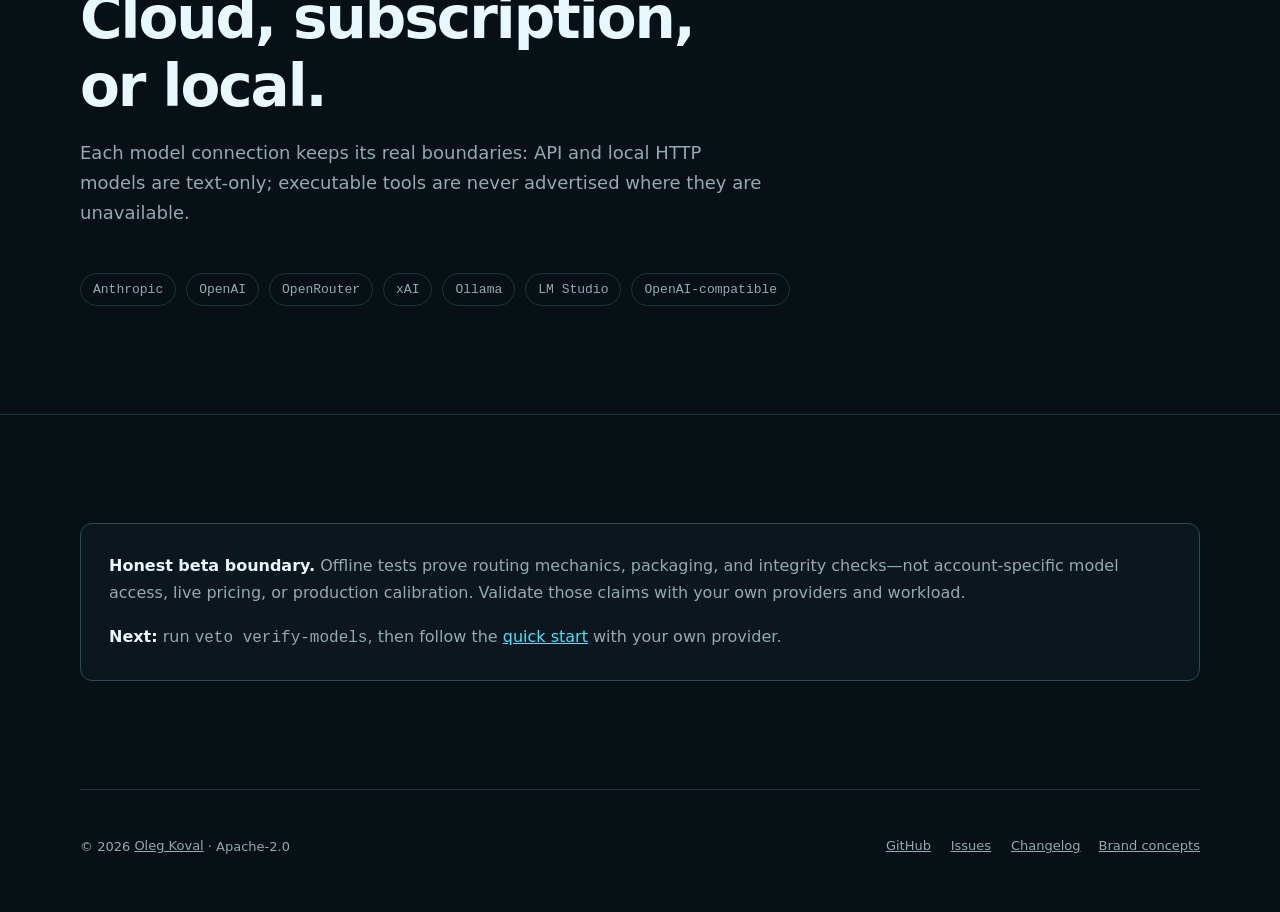
==== commit 52b8de3a: "Merge remote-tracking branch 'origin/main' into feat/native-dispatch-experiment" ====
--- a/site/index.html
+++ b/site/index.html
@@ -37,7 +37,7 @@
       "description": "Cost-aware AI model router that requires explicit model admission before execution. Filters by capability, task complexity, and estimated cost, then asks viable models to accept the task.",
       "url": "https://veto.olegkoval.com/",
       "downloadUrl": "https://github.com/oleg-koval/veto/releases/latest",
-      "softwareVersion": "0.9.0",
+      "softwareVersion": "0.6.3",
       "programmingLanguage": "Go",
       "license": "https://www.apache.org/licenses/LICENSE-2.0",
       "author": { "@type": "Person", "name": "Oleg Koval", "url": "https://github.com/oleg-koval" },
